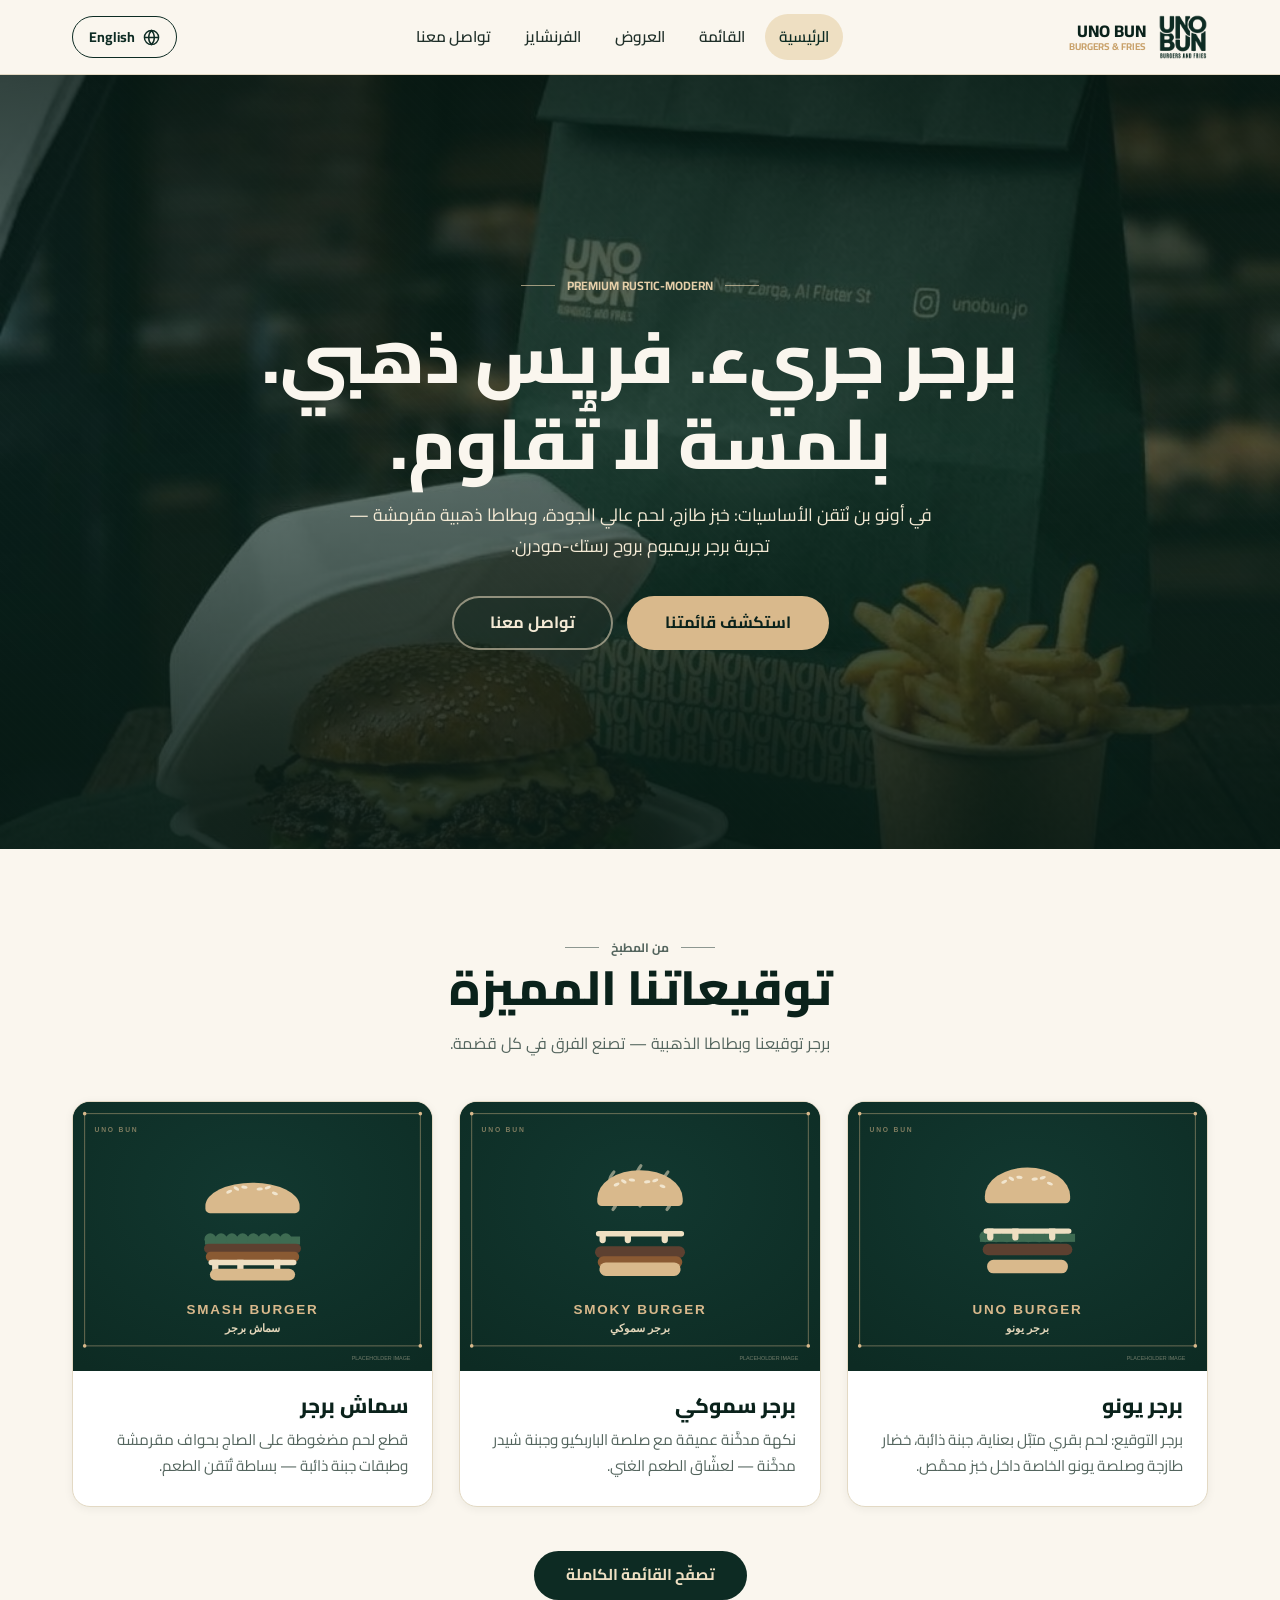
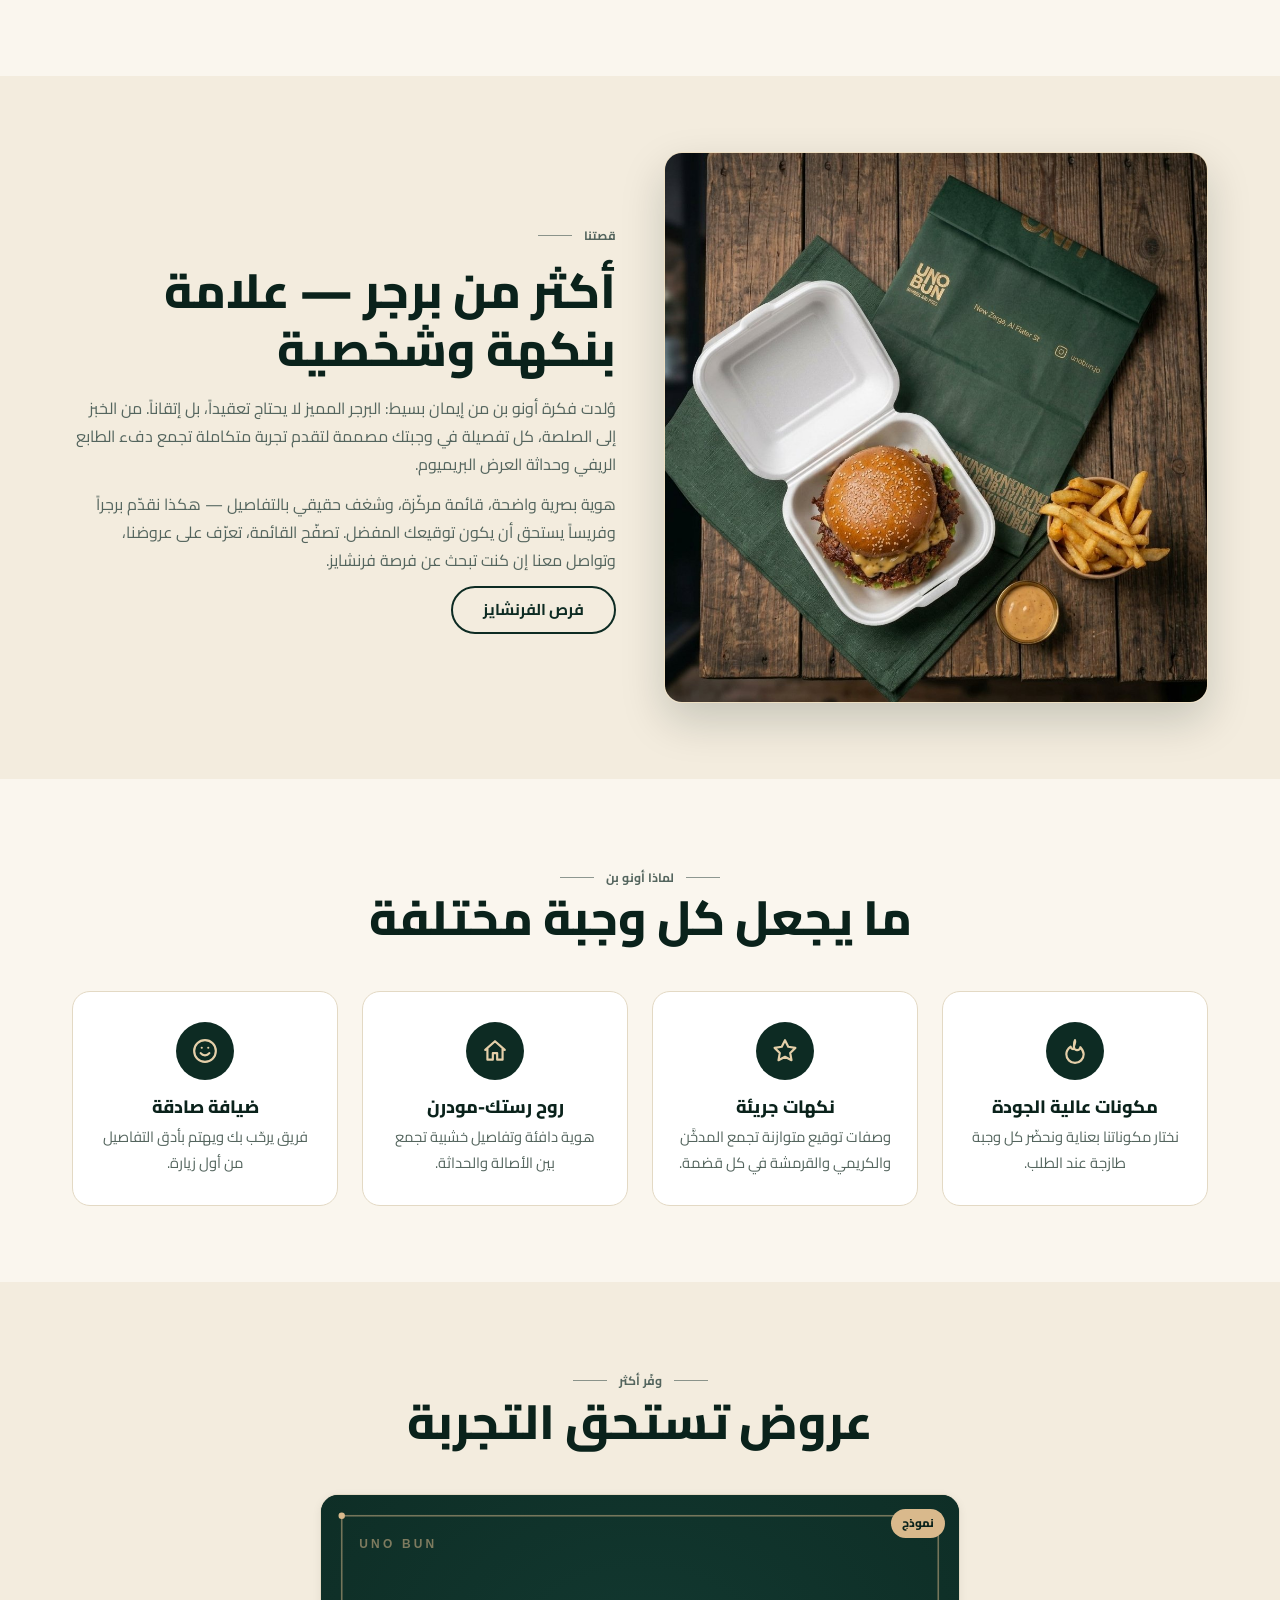
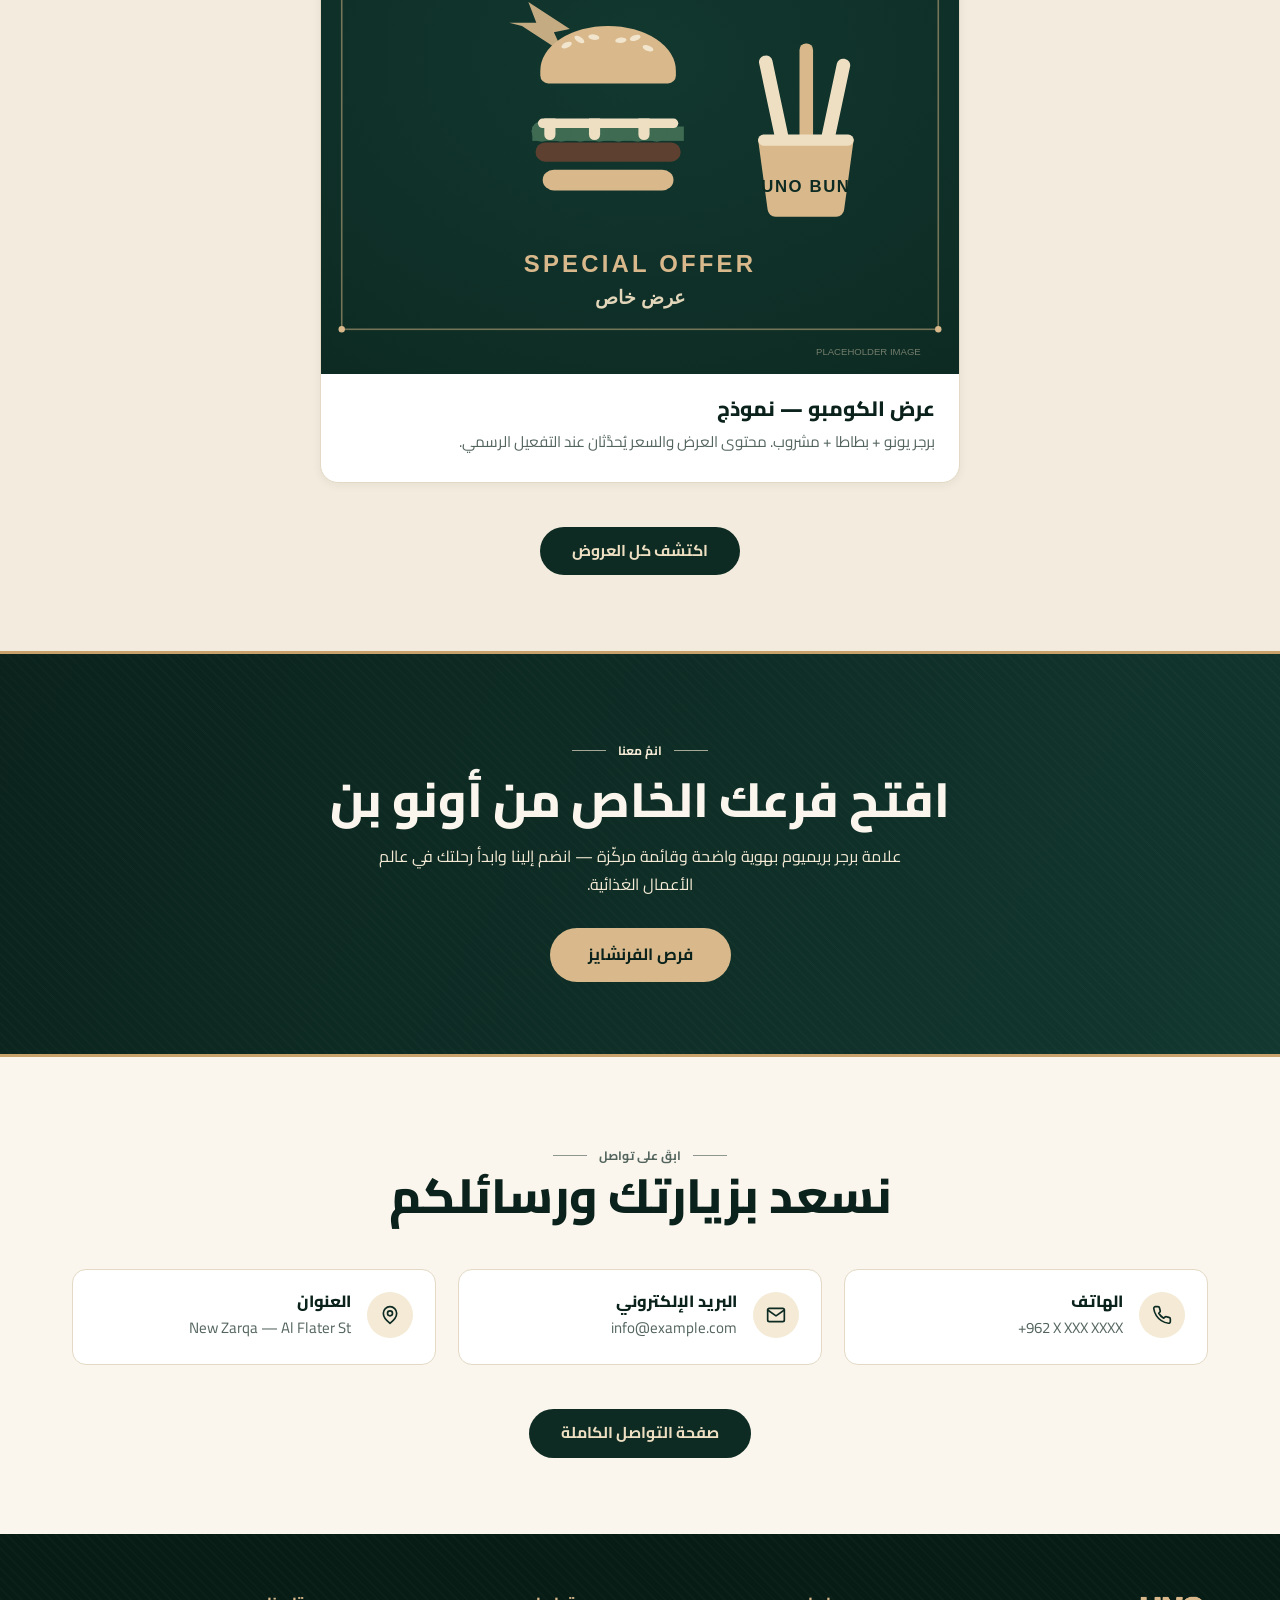
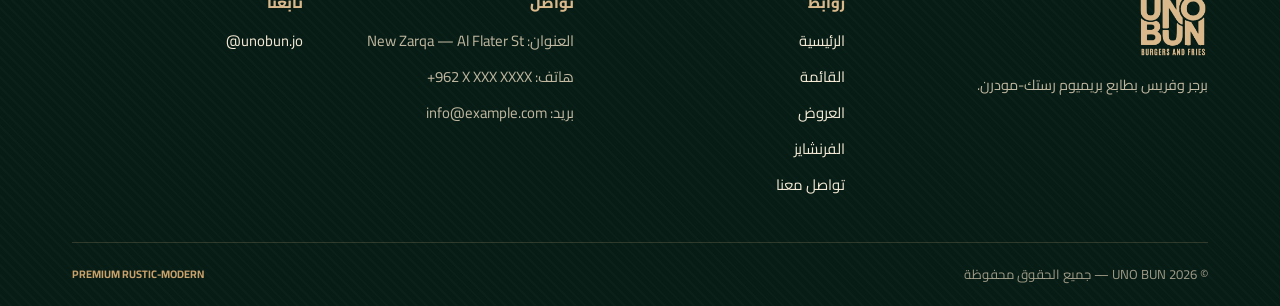
==== index.html @ 01c199fe "add files" ====
<!DOCTYPE html>
<html lang="ar" dir="rtl">
<head>
  <meta charset="utf-8">
  <meta name="viewport" content="width=device-width, initial-scale=1">
  <script>document.documentElement.classList.add("js");</script>
  <!-- TODO(owner): verify all business details before publishing. See docs/CONTENT-EDITING.md -->
  <title data-ar="UNO BUN | برجر وفريس بريميوم" data-en="UNO BUN | Premium Burgers &amp; Fries">UNO BUN | برجر وفريس بريميوم</title>
  <meta name="description" content="أونو بن — برجر وفريس بطابع بريميوم رستك-مودرن. استكشف القائمة والعروض وتواصل معنا."
        data-ar="أونو بن — برجر وفريس بطابع بريميوم رستك-مودرن. استكشف القائمة والعروض وتواصل معنا."
        data-en="UNO BUN — premium rustic-modern burgers and fries. Explore the menu, our offers and get in touch."
        data-attrs="content">
  <meta name="theme-color" content="#0D2B23">
  <link rel="canonical" href="https://uno-bun.vortishop.com/">
  <meta property="og:type" content="website">
  <meta property="og:site_name" content="UNO BUN">
  <meta property="og:locale" content="ar_JO">
  <meta property="og:locale:alternate" content="en_US">
  <meta property="og:title" content="UNO BUN | برجر وفريس بريميوم">
  <meta property="og:description" content="أونو بن — برجر وفريس بطابع بريميوم رستك-مودرن. استكشف القائمة والعروض وتواصل معنا.">
  <meta property="og:url" content="https://uno-bun.vortishop.com/">
  <meta property="og:image" content="https://uno-bun.vortishop.com/assets/images/og-image.jpg">
  <meta property="og:image:width" content="1200">
  <meta property="og:image:height" content="630">
  <meta property="og:image:alt" content="وجبة برجر أونو بن مع البطاطا والكيس ذي العلامة التجارية">
  <link rel="icon" type="image/png" sizes="32x32" href="assets/images/favicon-32.png">
  <link rel="icon" type="image/png" sizes="48x48" href="assets/images/favicon-48.png">
  <link rel="apple-touch-icon" href="assets/images/apple-touch-icon.png">
  <link rel="preconnect" href="https://fonts.googleapis.com">
  <link rel="preconnect" href="https://fonts.gstatic.com" crossorigin>
  <link href="https://fonts.googleapis.com/css2?family=Cairo:wght@400;600;700;800;900&amp;family=Oswald:wght@500;600;700&amp;display=swap" rel="stylesheet">
  <link rel="stylesheet" href="assets/css/style.css">
</head>
<body>
  <a class="skip-link" href="#main">
    <span class="lang-ar">تخطَّ إلى المحتوى</span><span class="lang-en">Skip to content</span>
  </a>

  <!-- ======================================================= HEADER -->
  <header class="site-header">
    <div class="container header-inner">
      <a class="brand" href="index.html" aria-label="UNO BUN — الصفحة الرئيسية | Home">
        <img src="assets/images/logo-forest.png" alt="شعار أونو بن | UNO BUN logo" width="50" height="46">
        <span class="brand-text">
          <span class="brand-name">UNO BUN</span>
          <span class="brand-tagline">Burgers &amp; Fries</span>
        </span>
      </a>

      <nav class="site-nav" id="site-nav" aria-label="التنقل الرئيسي | Main navigation">
        <ul>
          <li><a href="index.html" aria-current="page"><span class="lang-ar">الرئيسية</span><span class="lang-en">Home</span></a></li>
          <li><a href="menu.html"><span class="lang-ar">القائمة</span><span class="lang-en">Menu</span></a></li>
          <li><a href="offers.html"><span class="lang-ar">العروض</span><span class="lang-en">Offers</span></a></li>
          <li><a href="franchise.html"><span class="lang-ar">الفرنشايز</span><span class="lang-en">Franchise</span></a></li>
          <li><a href="contact.html"><span class="lang-ar">تواصل معنا</span><span class="lang-en">Contact</span></a></li>
        </ul>
      </nav>

      <div class="header-actions">
        <button class="lang-toggle" type="button" data-lang-toggle
                aria-label="تغيير اللغة | Switch language" title="English / العربية">
          <svg width="17" height="17" viewBox="0 0 24 24" fill="none" stroke="currentColor" stroke-width="2" aria-hidden="true">
            <circle cx="12" cy="12" r="10"/><path d="M2 12h20M12 2c2.7 2.7 4 6.2 4 10s-1.3 7.3-4 10c-2.7-2.7-4-6.2-4-10s1.3-7.3 4-10z"/>
          </svg>
          <!-- Shows the OTHER language name (pure CSS switch) -->
          <span class="lang-ar">English</span><span class="lang-en">العربية</span>
        </button>
        <button class="nav-toggle" id="nav-toggle" type="button" aria-expanded="false" aria-controls="site-nav">
          <span class="bars" aria-hidden="true"></span>
          <span class="visually-hidden"><span class="lang-ar">فتح القائمة</span><span class="lang-en">Open menu</span></span>
        </button>
      </div>
    </div>
  </header>

  <main id="main">
    <!-- ========================================================= HERO -->
    <section class="hero" aria-labelledby="hero-title">
      <img class="hero-bg" src="assets/images/hero-burger.jpg"
           alt="" aria-hidden="true" width="1024" height="1038" fetchpriority="high">
      <div class="container hero-inner">
        <p class="kicker">Premium Rustic-Modern</p>
        <h1 id="hero-title" class="hero-title">
          <span class="lang-ar">برجر جريء. فريس ذهبي. بلمسة لا تُقاوم.</span>
          <span class="lang-en">Bold Burgers. Golden Fries. Done Right.</span>
        </h1>
        <p class="hero-sub">
          <span class="lang-ar">في أونو بن نُتقن الأساسيات: خبز طازج، لحم عالي الجودة، وبطاطا ذهبية مقرمشة — تجربة برجر بريميوم بروح رستك-مودرن.</span>
          <span class="lang-en">At UNO BUN we perfect the essentials: fresh buns, quality beef and golden crispy fries — a premium burger experience with a rustic-modern soul.</span>
        </p>
        <div class="hero-actions">
          <a class="btn btn--sand btn--lg" href="menu.html">
            <span class="lang-ar">استكشف قائمتنا</span><span class="lang-en">Explore Our Menu</span>
          </a>
          <a class="btn btn--ghost-light btn--lg" href="contact.html">
            <span class="lang-ar">تواصل معنا</span><span class="lang-en">Contact Us</span>
          </a>
        </div>
      </div>
    </section>

    <!-- ============================================== FEATURED ITEMS -->
    <section class="section" aria-labelledby="featured-title">
      <div class="container">
        <div class="section-head reveal">
          <p class="kicker"><span class="lang-ar">من المطبخ</span><span class="lang-en">From The Kitchen</span></p>
          <h2 id="featured-title">
            <span class="lang-ar">توقيعاتنا المميزة</span>
            <span class="lang-en">Our Signature Picks</span>
          </h2>
          <p>
            <span class="lang-ar">برجر توقيعنا وبطاطا الذهبية — تصنع الفرق في كل قضمة.</span>
            <span class="lang-en">Signature burgers and golden fries — the difference is in every bite.</span>
          </p>
        </div>

        <div class="grid grid--3">
          <!-- NOTE: images are local placeholders. Replace with real product
               photos and add prices when officially approved. -->
          <article class="card reveal">
            <figure class="card-media">
              <img src="assets/images/uno-burger-placeholder.svg"
                   alt="صورة توضيحية لبرجر يونو | Illustration of the Uno Burger"
                   width="800" height="600" loading="lazy">
            </figure>
            <div class="card-body">
              <h3><span class="lang-ar">برجر يونو</span><span class="lang-en">Uno Burger</span></h3>
              <p>
                <span class="lang-ar">برجر التوقيع: لحم بقري متبَّل بعناية، جبنة ذائبة، خضار طازجة وصلصة يونو الخاصة داخل خبز محمَّص.</span>
                <span class="lang-en">The signature stack: seasoned beef, melted cheese, fresh toppings and our signature UNO sauce in a toasted bun.</span>
              </p>
              <!-- To publish a price (once officially supplied):
                   <p class="price" dir="ltr">3.50 JD</p> -->
            </div>
          </article>

          <article class="card reveal">
            <figure class="card-media">
              <img src="assets/images/smoky-burger-placeholder.svg"
                   alt="صورة توضيحية لبرجر سموكي | Illustration of the Smoky Burger"
                   width="800" height="600" loading="lazy">
            </figure>
            <div class="card-body">
              <h3><span class="lang-ar">برجر سموكي</span><span class="lang-en">Smoky Burger</span></h3>
              <p>
                <span class="lang-ar">نكهة مدخَّنة عميقة مع صلصة الباربكيو وجبنة شيدر مدخَّنة — لعشّاق الطعم الغني.</span>
                <span class="lang-en">Deep smoky flavor with BBQ sauce and smoked cheddar — built for rich-flavor lovers.</span>
              </p>
              <!-- <p class="price" dir="ltr">-- JD</p> -->
            </div>
          </article>

          <article class="card reveal">
            <figure class="card-media">
              <img src="assets/images/smash-burger-placeholder.svg"
                   alt="صورة توضيحية لسماش برجر | Illustration of the Smash Burger"
                   width="800" height="600" loading="lazy">
            </figure>
            <div class="card-body">
              <h3><span class="lang-ar">سماش برجر</span><span class="lang-en">Smash Burger</span></h3>
              <p>
                <span class="lang-ar">قطع لحم مضغوطة على الصاج بحواف مقرمشة وطبقات جبنة ذائبة — بساطة تُتقن الطعم.</span>
                <span class="lang-en">Thin smashed patties with crispy edges and layers of melted cheese — simplicity perfected.</span>
              </p>
              <!-- <p class="price" dir="ltr">-- JD</p> -->
            </div>
          </article>
        </div>

        <p class="center mt-4 reveal">
          <a class="btn btn--primary" href="menu.html">
            <span class="lang-ar">تصفّح القائمة الكاملة</span><span class="lang-en">View The Full Menu</span>
          </a>
        </p>
      </div>
    </section>

    <!-- ================================================ BRAND INTRO -->
    <section class="section section-alt" aria-labelledby="brand-title">
      <div class="container feature-row">
        <div class="feature-media reveal">
          <img src="assets/images/brand-packaging.jpg" width="1024" height="1038" loading="lazy"
               alt="وجبة أونو بن مع الكيس الورقي ذي العلامة التجارية على طاولة خشبية | UNO BUN meal with the branded paper bag on a wooden table">
        </div>
        <div class="feature-copy reveal">
          <p class="kicker kicker--start"><span class="lang-ar">قصتنا</span><span class="lang-en">Our Brand</span></p>
          <h2 id="brand-title">
            <span class="lang-ar">أكثر من برجر — علامة بنكهة وشخصية</span>
            <span class="lang-en">More Than a Burger — A Brand With Character</span>
          </h2>
          <p class="mt-2">
            <span class="lang-ar">وُلدت فكرة أونو بن من إيمان بسيط: البرجر المميز لا يحتاج تعقيداً، بل إتقاناً. من الخبز إلى الصلصة، كل تفصيلة في وجبتك مصممة لتقدم تجربة متكاملة تجمع دفء الطابع الريفي وحداثة العرض البريميوم.</span>
            <span class="lang-en">UNO BUN began with a simple belief: a great burger needs no complexity — only mastery. From the bun to the sauce, every detail of your meal is designed as one complete experience, blending rustic warmth with a premium, modern finish.</span>
          </p>
          <p>
            <span class="lang-ar">هوية بصرية واضحة، قائمة مركّزة، وشغف حقيقي بالتفاصيل — هكذا نقدّم برجراً وفريساً يستحق أن يكون توقيعك المفضل. تصفّح القائمة، تعرّف على عروضنا، وتواصل معنا إن كنت تبحث عن فرصة فرنشايز.</span>
            <span class="lang-en">A clear visual identity, a focused menu and a genuine passion for detail — that is how we serve burgers and fries worth calling your favorite. Browse the menu, discover our offers, or reach out about franchise opportunities.</span>
          </p>
          <p class="mt-3">
            <a class="btn btn--outline" href="franchise.html">
              <span class="lang-ar">فرص الفرنشايز</span><span class="lang-en">Franchise Opportunities</span>
            </a>
          </p>
        </div>
      </div>
    </section>
    <!-- ================================================== HIGHLIGHTS -->
    <section class="section" aria-labelledby="highlights-title">
      <div class="container">
        <div class="section-head reveal">
          <p class="kicker"><span class="lang-ar">لماذا أونو بن</span><span class="lang-en">Why UNO BUN</span></p>
          <h2 id="highlights-title">
            <span class="lang-ar">ما يجعل كل وجبة مختلفة</span>
            <span class="lang-en">What Makes Every Meal Different</span>
          </h2>
        </div>
        <div class="highlights">
          <article class="highlight reveal">
            <div class="highlight-icon" aria-hidden="true">
              <svg width="26" height="26" viewBox="0 0 24 24" fill="none" stroke="currentColor" stroke-width="2" stroke-linecap="round" stroke-linejoin="round"><path d="M12 2c1 3-1 4-1 6a3 3 0 0 0 6 .5C19 11 20 13 20 15a8 8 0 1 1-16 0c0-3 2-5.5 4-7 .5 2 2 2.6 3 2 .1-2.6-.6-5.5 1-8z"/></svg>
            </div>
            <h3><span class="lang-ar">مكونات عالية الجودة</span><span class="lang-en">Quality Ingredients</span></h3>
            <p>
              <span class="lang-ar">نختار مكوناتنا بعناية ونحضّر كل وجبة طازجة عند الطلب.</span>
              <span class="lang-en">Carefully selected ingredients, every meal prepared fresh to order.</span>
            </p>
          </article>
          <article class="highlight reveal">
            <div class="highlight-icon" aria-hidden="true">
              <svg width="26" height="26" viewBox="0 0 24 24" fill="none" stroke="currentColor" stroke-width="2" stroke-linecap="round" stroke-linejoin="round"><path d="M12 2l3 6.1 6.6 1-4.8 4.7 1.2 6.7L12 17.3 6 20.5l1.2-6.7L2.4 9.1l6.6-1z"/></svg>
            </div>
            <h3><span class="lang-ar">نكهات جريئة</span><span class="lang-en">Bold Flavors</span></h3>
            <p>
              <span class="lang-ar">وصفات توقيع متوازنة تجمع المدخَّن والكريمي والقرمشة في كل قضمة.</span>
              <span class="lang-en">Balanced signature recipes — smoky, creamy and crispy in every bite.</span>
            </p>
          </article>
          <article class="highlight reveal">
            <div class="highlight-icon" aria-hidden="true">
              <svg width="26" height="26" viewBox="0 0 24 24" fill="none" stroke="currentColor" stroke-width="2" stroke-linecap="round" stroke-linejoin="round"><path d="M3 11l9-8 9 8M5 10v10h5v-6h4v6h5V10"/></svg>
            </div>
            <h3><span class="lang-ar">روح رستك-مودرن</span><span class="lang-en">Rustic-Modern Spirit</span></h3>
            <p>
              <span class="lang-ar">هوية دافئة وتفاصيل خشبية تجمع بين الأصالة والحداثة.</span>
              <span class="lang-en">A warm identity and wooden details where authentic meets modern.</span>
            </p>
          </article>
          <article class="highlight reveal">
            <div class="highlight-icon" aria-hidden="true">
              <svg width="26" height="26" viewBox="0 0 24 24" fill="none" stroke="currentColor" stroke-width="2" stroke-linecap="round" stroke-linejoin="round"><circle cx="12" cy="12" r="10"/><path d="M8 14s1.5 2 4 2 4-2 4-2M9 9h.01M15 9h.01"/></svg>
            </div>
            <h3><span class="lang-ar">ضيافة صادقة</span><span class="lang-en">Warm Hospitality</span></h3>
            <p>
              <span class="lang-ar">فريق يرحّب بك ويهتم بأدق التفاصيل من أول زيارة.</span>
              <span class="lang-en">A team that welcomes you and cares about every detail from visit one.</span>
            </p>
          </article>
        </div>
      </div>
    </section>

    <!-- ============================================ FEATURED OFFER -->
    <!-- SAMPLE CONTENT — replace with real, approved promotions before
         publishing. See docs/CONTENT-EDITING.md -->
    <section class="section section-alt" aria-labelledby="offers-teaser-title">
      <div class="container">
        <div class="section-head reveal">
          <p class="kicker"><span class="lang-ar">وفّر أكثر</span><span class="lang-en">Save More</span></p>
          <h2 id="offers-teaser-title">
            <span class="lang-ar">عروض تستحق التجربة</span>
            <span class="lang-en">Offers Worth Trying</span>
          </h2>
        </div>
        <article class="card reveal" style="max-width:640px;margin-inline:auto;">
          <figure class="card-media">
            <img src="assets/images/offer-placeholder.svg"
                 alt="صورة توضيحية لعرض خاص | Illustration of a special offer"
                 width="800" height="600" loading="lazy">
            <span class="badge"><span class="lang-ar">نموذج</span><span class="lang-en">Sample</span></span>
          </figure>
          <div class="card-body">
            <h3><span class="lang-ar">عرض الكومبو — نموذج</span><span class="lang-en">Combo Meal Offer — Sample</span></h3>
            <p>
              <span class="lang-ar">برجر يونو + بطاطا + مشروب. محتوى العرض والسعر يُحدَّثان عند التفعيل الرسمي.</span>
              <span class="lang-en">Uno Burger + fries + a drink. Offer content and price will be updated upon official activation.</span>
            </p>
          </div>
        </article>
        <p class="center mt-4 reveal">
          <a class="btn btn--primary" href="offers.html">
            <span class="lang-ar">اكتشف كل العروض</span><span class="lang-en">Discover Our Offers</span>
          </a>
        </p>
      </div>
    </section>

    <!-- ============================================== FRANCHISE CTA -->
    <section class="cta-band" aria-labelledby="franchise-cta-title">
      <div class="container">
        <p class="kicker"><span class="lang-ar">انمُ معنا</span><span class="lang-en">Grow With Us</span></p>
        <h2 id="franchise-cta-title" class="mt-1">
          <span class="lang-ar">افتح فرعك الخاص من أونو بن</span>
          <span class="lang-en">Bring UNO BUN To Your City</span>
        </h2>
        <p>
          <span class="lang-ar">علامة برجر بريميوم بهوية واضحة وقائمة مركّزة — انضم إلينا وابدأ رحلتك في عالم الأعمال الغذائية.</span>
          <span class="lang-en">A premium burger brand with a clear identity and a focused menu — join us and start your food-business journey.</span>
        </p>
        <div class="hero-actions">
          <a class="btn btn--sand btn--lg" href="franchise.html">
            <span class="lang-ar">فرص الفرنشايز</span><span class="lang-en">Franchise Opportunities</span>
          </a>
        </div>
      </div>
    </section>

    <!-- ================================================ CONTACT -->
    <section class="section" aria-labelledby="contact-title">
      <div class="container">
        <div class="section-head reveal">
          <p class="kicker"><span class="lang-ar">ابقَ على تواصل</span><span class="lang-en">Stay In Touch</span></p>
          <h2 id="contact-title">
            <span class="lang-ar">نسعد بزيارتك ورسائلكم</span>
            <span class="lang-en">We Would Love To Hear From You</span>
          </h2>
        </div>
        <div class="info-grid">
          <!-- TODO(owner): replace ALL placeholder contact details with the
               official information before publishing (see docs). -->
          <div class="info-card reveal">
            <div class="info-icon" aria-hidden="true">
              <svg width="20" height="20" viewBox="0 0 24 24" fill="none" stroke="currentColor" stroke-width="2" stroke-linecap="round" stroke-linejoin="round"><path d="M22 16.9v3a2 2 0 0 1-2.2 2 19.8 19.8 0 0 1-8.6-3.1 19.5 19.5 0 0 1-6-6A19.8 19.8 0 0 1 2.1 4.2 2 2 0 0 1 4.1 2h3a2 2 0 0 1 2 1.7c.13 1 .36 1.9.7 2.8a2 2 0 0 1-.45 2.1L8.1 9.9a16 16 0 0 0 6 6l1.3-1.3a2 2 0 0 1 2.1-.45c.9.34 1.8.57 2.8.7A2 2 0 0 1 22 16.9z"/></svg>
            </div>
            <div>
              <h3><span class="lang-ar">الهاتف</span><span class="lang-en">Phone</span></h3>
              <!-- Replace with the official number, then wrap it in:
                   <a href="tel:+962XXXXXXXXX" dir="ltr">...</a> -->
              <p dir="ltr">+962 X XXX XXXX</p>
            </div>
          </div>
          <div class="info-card reveal">
            <div class="info-icon" aria-hidden="true">
              <svg width="20" height="20" viewBox="0 0 24 24" fill="none" stroke="currentColor" stroke-width="2" stroke-linecap="round" stroke-linejoin="round"><path d="M4 4h16a2 2 0 0 1 2 2v12a2 2 0 0 1-2 2H4a2 2 0 0 1-2-2V6a2 2 0 0 1 2-2z"/><path d="M22 6l-10 7L2 6"/></svg>
            </div>
            <div>
              <h3><span class="lang-ar">البريد الإلكتروني</span><span class="lang-en">Email</span></h3>
              <!-- Replace with the official email address -->
              <p dir="ltr">info@example.com</p>
            </div>
          </div>
          <div class="info-card reveal">
            <div class="info-icon" aria-hidden="true">
              <svg width="20" height="20" viewBox="0 0 24 24" fill="none" stroke="currentColor" stroke-width="2" stroke-linecap="round" stroke-linejoin="round"><path d="M20 10c0 6-8 12-8 12S4 16 4 10a8 8 0 1 1 16 0z"/><circle cx="12" cy="10" r="3"/></svg>
            </div>
            <div>
              <h3><span class="lang-ar">العنوان</span><span class="lang-en">Address</span></h3>
              <!-- Pre-filled from brand packaging artwork — VERIFY before publishing -->
              <p dir="ltr">New Zarqa — Al Flater St</p>
            </div>
          </div>
        </div>
        <p class="center mt-4 reveal">
          <a class="btn btn--primary" href="contact.html">
            <span class="lang-ar">صفحة التواصل الكاملة</span><span class="lang-en">Full Contact Page</span>
          </a>
        </p>
      </div>
    </section>
</main>

  <!-- ========================================================= FOOTER -->
  <footer class="site-footer">
    <div class="container">
      <div class="footer-grid">
        <div class="footer-brand">
          <img src="assets/images/logo-sand.png" alt="شعار أونو بن | UNO BUN logo" width="70" height="64" loading="lazy">
          <p>
            <span class="lang-ar">برجر وفريس بطابع بريميوم رستك-مودرن.</span>
            <span class="lang-en">Premium rustic-modern burgers &amp; fries.</span>
          </p>
        </div>
        <nav class="footer-col" aria-label="روابط الموقع | Site links">
          <h3><span class="lang-ar">روابط</span><span class="lang-en">Explore</span></h3>
          <ul>
            <li><a href="index.html"><span class="lang-ar">الرئيسية</span><span class="lang-en">Home</span></a></li>
            <li><a href="menu.html"><span class="lang-ar">القائمة</span><span class="lang-en">Menu</span></a></li>
            <li><a href="offers.html"><span class="lang-ar">العروض</span><span class="lang-en">Offers</span></a></li>
            <li><a href="franchise.html"><span class="lang-ar">الفرنشايز</span><span class="lang-en">Franchise</span></a></li>
            <li><a href="contact.html"><span class="lang-ar">تواصل معنا</span><span class="lang-en">Contact</span></a></li>
          </ul>
        </nav>
        <div class="footer-col">
          <h3><span class="lang-ar">تواصل</span><span class="lang-en">Contact</span></h3>
          <ul>
            <li><span class="lang-ar">العنوان:</span><span class="lang-en">Address:</span> <span dir="ltr">New Zarqa — Al Flater St</span></li>
            <li><span class="lang-ar">هاتف:</span><span class="lang-en">Phone:</span> <span dir="ltr">+962 X XXX XXXX</span></li>
            <li><span class="lang-ar">بريد:</span><span class="lang-en">Email:</span> <span dir="ltr">info@example.com</span></li>
          </ul>
        </div>
        <div class="footer-col">
          <h3><span class="lang-ar">تابعنا</span><span class="lang-en">Follow</span></h3>
          <ul>
            <!-- TODO(owner): verify the official account + add other platforms -->
            <li><a href="https://www.instagram.com/unobun.jo" target="_blank" rel="noopener" dir="ltr">@unobun.jo</a></li>
            <!-- Add official Facebook / TikTok links here when available:
            <li><a href="https://..." target="_blank" rel="noopener">Facebook</a></li>
            -->
          </ul>
        </div>
      </div>
      <div class="footer-bottom">
        <p>© <span data-year="2026">2026</span> UNO BUN — <span class="lang-ar">جميع الحقوق محفوظة</span><span class="lang-en">All rights reserved</span></p>
        <p class="kicker-mini">Premium Rustic-Modern</p>
      </div>
    </div>
  </footer>

  <script src="assets/js/i18n.js"></script>
  <script src="assets/js/common.js"></script>
</body>
</html>
---- assets/css/style.css ----
/* ==========================================================================
   UNO BUN — Burgers and Fries
   style.css — shared design system
   Brand: Premium Rustic-Modern (per UNOBUN Brand Guidelines 2026)
   Palette: deep forest green + sand gold on warm cream
   RTL/LTR handled with CSS logical properties (html[lang] / [dir])
   ========================================================================== */

/* ------------------------------------------------------------ 1. Tokens -- */
:root {
  /* Brand colors (sampled from Brand Guidelines cover + logo files) */
  --forest-950: #081C16;
  --forest-900: #0A221B;
  --forest-800: #0D2B23;   /* primary brand green   */
  --forest-700: #123830;
  --forest-600: #1A4A3C;
  --forest-100: #DCE7E0;

  --sand-500: #C9A26B;     /* deep sand — borders on light */
  --sand-400: #D9B98C;     /* primary brand gold           */
  --sand-300: #E5CFA9;
  --sand-200: #EEDFC2;
  --sand-100: #F4EAD5;

  --cream:  #FAF6EE;       /* page background  */
  --cream-2:#F3ECDE;       /* alt section band */

  --ink:      #20302A;     /* body text on light */
  --ink-soft: #54655E;     /* muted text         */
  --line:     #E3D9C4;     /* hairlines on light */

  --white: #FFFFFF;
  --error: #A63B2A;
  --ok:    #2E6B4F;

  --focus-ring: var(--forest-600);

  /* Typography */
  --font-body: "Cairo", "Segoe UI", Tahoma, Arial, sans-serif;
  --font-display-en: "Oswald", "Cairo", "Segoe UI", Tahoma, Arial, sans-serif;

  /* Layout */
  --container: 1180px;
  --header-h: 74px;
  --radius-s: 10px;
  --radius-m: 14px;
  --radius-l: 18px;
  --shadow-s: 0 2px 10px rgba(8, 28, 22, .06);
  --shadow-m: 0 10px 30px rgba(8, 28, 22, .12);
  --shadow-l: 0 18px 44px rgba(8, 28, 22, .18);

  --grain: repeating-linear-gradient(45deg,
      rgba(255, 255, 255, .014) 0 2px, transparent 2px 7px);
}

/* ------------------------------------------------------------- 2. Reset -- */
*, *::before, *::after { box-sizing: border-box; }

* { margin: 0; }

html {
  -webkit-text-size-adjust: 100%;
  scroll-behavior: smooth;
  scroll-padding-block-start: calc(var(--header-h) + 16px);
}

body {
  font-family: var(--font-body);
  font-size: 1rem;
  line-height: 1.75;
  color: var(--ink);
  background: var(--cream);
  -webkit-font-smoothing: antialiased;
  min-height: 100vh;
  min-height: 100svh;
  display: flex;
  flex-direction: column;
}

main { flex: 1 0 auto; }

img, svg, video { display: block; max-width: 100%; height: auto; }

input, button, textarea, select { font: inherit; color: inherit; }

button { cursor: pointer; background: none; border: none; }

a { color: var(--forest-600); text-underline-offset: 3px; }
a:hover { color: var(--forest-800); }

h1, h2, h3, h4 {
  line-height: 1.22;
  color: var(--forest-900);
  font-weight: 800;
  overflow-wrap: break-word;
}

h1, h2 { font-size: clamp(1.9rem, 4.4vw, 3rem); }
h3 { font-size: 1.3rem; }

/* English display headings use the condensed brand voice */
html[lang="en"] h1,
html[lang="en"] h2 {
  font-family: var(--font-display-en);
  font-weight: 600;
  letter-spacing: .015em;
  text-transform: uppercase;
}

/* Arabic script must never be letter-spaced */
html[lang="ar"] { letter-spacing: 0; }
html[lang="ar"] :is(h1, h2, h3, h4, .kicker, .btn, .tab, .brand-tagline) {
  letter-spacing: 0;
}

::selection { background: var(--sand-300); color: var(--forest-900); }

/* --------------------------------------------------- 3. Language toggle -- */
/* Arabic is the default (html lang="ar"). English content is hidden in AR. */
html[lang="ar"] .lang-en { display: none; }
html[lang="en"] .lang-ar { display: none; }

/* --------------------------------------------------------- 4. Utilities -- */
.container {
  width: 100%;
  max-width: var(--container);
  margin-inline: auto;
  padding-inline: 22px;
}

.section { padding-block: 76px; }
.section-tight { padding-block: 52px; }
.section-alt { background: var(--cream-2); }

.section-head {
  max-width: 720px;
  margin-inline: auto;
  text-align: center;
  margin-block-end: 44px;
}
.section-head p { color: var(--ink-soft); margin-block-start: 12px; }

.kicker {
  display: inline-flex;
  align-items: center;
  gap: 12px;
  font-size: .76rem;
  font-weight: 700;
  letter-spacing: .18em;
  text-transform: uppercase;
  color: var(--sand-500);
}
.kicker::before, .kicker::after {
  content: "";
  inline-size: 34px;
  block-size: 1px;
  background: currentColor;
  opacity: .65;
}
.kicker--start::before { display: none; }
.kicker--plain::before, .kicker--plain::after { display: none; }

.lead { font-size: 1.08rem; color: var(--ink-soft); }

.center { text-align: center; }
.mt-1 { margin-block-start: 8px; }
.mt-2 { margin-block-start: 16px; }
.mt-3 { margin-block-start: 28px; }
.mt-4 { margin-block-start: 44px; }

.visually-hidden {
  position: absolute !important;
  width: 1px; height: 1px;
  margin: -1px; padding: 0;
  overflow: hidden;
  clip: rect(0 0 0 0);
  white-space: nowrap;
  border: 0;
}

.skip-link {
  position: absolute;
  inset-block-start: -60px;
  inset-inline-start: 12px;
  z-index: 200;
  background: var(--forest-800);
  color: var(--sand-200);
  padding: 10px 18px;
  border-radius: 0 0 var(--radius-s) var(--radius-s);
  font-weight: 700;
  transition: inset-block-start .2s ease;
}
.skip-link:focus { inset-block-start: 0; color: var(--sand-200); }

:focus-visible {
  outline: 3px solid var(--focus-ring);
  outline-offset: 2px;
  border-radius: 4px;
}
.hero :focus-visible,
.band :focus-visible,
.site-footer :focus-visible,
.cta-band :focus-visible {
  --focus-ring: var(--sand-300);
}

/* ------------------------------------------------------------ 5. Buttons -- */
.btn {
  display: inline-flex;
  align-items: center;
  justify-content: center;
  gap: 10px;
  padding: 13px 30px;
  border-radius: 999px;
  font-weight: 700;
  font-size: .98rem;
  line-height: 1.2;
  text-decoration: none;
  border: 2px solid transparent;
  transition: transform .18s ease, box-shadow .18s ease,
              background-color .18s ease, color .18s ease;
}
.btn:hover { transform: translateY(-2px); }
.btn:active { transform: translateY(0); }
.btn svg { flex: none; }

.btn--primary { background: var(--forest-800); color: var(--sand-200); }
.btn--primary:hover { background: var(--forest-600); color: var(--sand-100); box-shadow: var(--shadow-m); }

.btn--sand { background: var(--sand-400); color: var(--forest-900); }
.btn--sand:hover { background: var(--sand-300); box-shadow: var(--shadow-m); }

.btn--outline { border-color: var(--forest-800); color: var(--forest-800); background: transparent; }
.btn--outline:hover { background: var(--forest-800); color: var(--sand-200); }

.btn--ghost-light { border-color: rgba(238, 223, 194, .55); color: var(--sand-100); background: rgba(13, 43, 35, .25); }
.btn--ghost-light:hover { background: var(--sand-400); border-color: var(--sand-400); color: var(--forest-900); }

.btn--lg { padding: 15px 36px; font-size: 1.02rem; }

/* ------------------------------------------------------- 6. Site header -- */
.site-header {
  position: sticky;
  inset-block-start: 0;
  z-index: 100;
  /* NOTE: no backdrop-filter here — it would turn the header into the
     containing block for the fixed-position mobile nav panel and clip it. */
  background: rgba(250, 246, 238, .97);
  border-block-end: 1px solid var(--line);
  transition: box-shadow .25s ease;
}
.site-header.is-scrolled { box-shadow: var(--shadow-s); }

.header-inner {
  display: flex;
  align-items: center;
  justify-content: space-between;
  gap: 18px;
  min-block-size: var(--header-h);
}

.brand {
  display: inline-flex;
  align-items: center;
  gap: 12px;
  text-decoration: none;
}
.brand img { block-size: 46px; inline-size: auto; }
.brand-text { display: flex; flex-direction: column; line-height: 1.15; }
.brand-name {
  font-weight: 800;
  font-size: 1.05rem;
  color: var(--forest-900);
}
.brand-tagline {
  font-size: .62rem;
  letter-spacing: .22em;
  text-transform: uppercase;
  color: var(--sand-500);
  font-weight: 700;
}

.site-nav ul {
  list-style: none;
  margin: 0;
  padding: 0;
  display: flex;
  align-items: center;
  gap: 6px;
}
.site-nav a {
  display: block;
  padding: 10px 14px;
  text-decoration: none;
  font-weight: 600;
  font-size: .96rem;
  color: var(--ink);
  border-radius: 999px;
  transition: background-color .16s ease, color .16s ease;
}
.site-nav a:hover { background: var(--sand-100); color: var(--forest-900); }
.site-nav a[aria-current="page"] {
  color: var(--forest-800);
  background: var(--sand-200);
}

.header-actions { display: flex; align-items: center; gap: 12px; }

.lang-toggle {
  display: inline-flex;
  align-items: center;
  gap: 8px;
  padding: 8px 16px;
  border: 1.5px solid var(--forest-800);
  border-radius: 999px;
  font-weight: 700;
  font-size: .88rem;
  color: var(--forest-800);
  background: transparent;
  transition: background-color .16s ease, color .16s ease;
}
.lang-toggle:hover { background: var(--forest-800); color: var(--sand-200); }
.lang-toggle svg { flex: none; }

/* Hamburger (shown under 920px) */
.nav-toggle {
  display: none;
  inline-size: 46px;
  block-size: 46px;
  border-radius: 12px;
  position: relative;
}
.nav-toggle .bars, .nav-toggle .bars::before, .nav-toggle .bars::after {
  content: "";
  position: absolute;
  inset-inline-start: 50%;
  translate: -50% 0;
  inline-size: 22px;
  block-size: 2px;
  border-radius: 2px;
  background: var(--forest-900);
  transition: transform .22s ease, opacity .22s ease, translate .22s ease;
}
.nav-toggle .bars { top: 50%; translate: -50% -50%; }
.nav-toggle .bars::before { top: -7px; translate: -50% 0; }
.nav-toggle .bars::after { top: 7px; translate: -50% 0; }
.nav-toggle[aria-expanded="true"] .bars { background: transparent; }
.nav-toggle[aria-expanded="true"] .bars::before { top: 0; transform: rotate(45deg); }
.nav-toggle[aria-expanded="true"] .bars::after { top: 0; transform: rotate(-45deg); }

/* ------------------------------------------------------------- 7. Hero --- */
.hero {
  position: relative;
  isolation: isolate;
  display: grid;
  align-items: center;
  text-align: center;
  color: var(--sand-100);
  min-block-size: min(86svh, 780px);
  padding-block: 96px 104px;
  overflow: hidden;
}
.hero-bg {
  position: absolute;
  inset: 0;
  z-index: -2;
  inline-size: 100%;
  block-size: 100%;
  object-fit: cover;
  object-position: center;
}
.hero::after {
  content: "";
  position: absolute;
  inset: 0;
  z-index: -1;
  background:
    linear-gradient(180deg,
      rgba(8, 28, 22, .82) 0%,
      rgba(13, 43, 35, .62) 46%,
      rgba(8, 28, 22, .9) 100%),
    var(--grain);
}
.hero-inner { max-width: 860px; margin-inline: auto; }
.hero .kicker { color: var(--sand-300); }
.hero-title {
  color: var(--cream);
  font-size: clamp(2.5rem, 6.4vw, 4.4rem);
  margin-block: 18px 14px;
}
.hero-sub {
  font-size: 1.1rem;
  color: var(--sand-100);
  max-width: 60ch;
  margin-inline: auto;
}
.hero-actions {
  display: flex;
  flex-wrap: wrap;
  gap: 14px;
  justify-content: center;
  margin-block-start: 34px;
}
.hero-note {
  margin-block-start: 26px;
  font-size: .85rem;
  color: rgba(238, 223, 194, .75);
}
/* -------------------------------------------------------- 8. Page band --- */
.band {
  position: relative;
  isolation: isolate;
  background:
    var(--grain),
    linear-gradient(180deg, var(--forest-800), var(--forest-900));
  color: var(--sand-100);
  text-align: center;
  padding-block: 66px 60px;
}
.band::after {
  content: "";
  position: absolute;
  inset-inline: 0;
  inset-block-end: 0;
  block-size: 3px;
  background: linear-gradient(90deg, transparent, var(--sand-400), transparent);
  opacity: .8;
}
.band .kicker { color: var(--sand-300); }
.band h1 {
  color: var(--cream);
  margin-block-start: 14px;
  font-size: clamp(2.1rem, 5vw, 3.3rem);
}
.band p { max-width: 62ch; margin: 14px auto 0; color: var(--sand-100); }

/* --------------------------------------------------------- 9. Card grid -- */
.grid { display: grid; gap: 26px; }
.grid--3 { grid-template-columns: repeat(auto-fill, minmax(272px, 1fr)); }
.grid--2 { grid-template-columns: repeat(auto-fit, minmax(320px, 1fr)); align-items: center; }

.card {
  position: relative;
  background: var(--white);
  border: 1px solid var(--line);
  border-radius: var(--radius-l);
  overflow: hidden;
  box-shadow: var(--shadow-s);
  transition: transform .22s ease, box-shadow .22s ease;
  display: flex;
  flex-direction: column;
  height: 100%;
}
.card:hover { transform: translateY(-5px); box-shadow: var(--shadow-m); }

.card-media {
  position: relative;
  aspect-ratio: 4 / 3;
  overflow: hidden;
  background: var(--forest-800);
}
.card-media img {
  inline-size: 100%;
  block-size: 100%;
  object-fit: cover;
  transition: transform .5s ease;
}
.card:hover .card-media img { transform: scale(1.04); }

.card-body {
  padding: 22px 24px 26px;
  display: flex;
  flex-direction: column;
  gap: 8px;
  flex: 1;
}
.card-body h3 { color: var(--forest-900); }
.card-body p { color: var(--ink-soft); font-size: .95rem; }
.card-body .btn { margin-block-start: auto; align-self: start; }

.price {
  font-weight: 800;
  color: var(--forest-800);
  font-size: 1.05rem;
  margin-block-start: 2px;
}
.price[data-placeholder="true"] {
  border-block-end: 1px dashed var(--sand-500);
  cursor: help;
}

.badge {
  position: absolute;
  inset-block-start: 14px;
  inset-inline-start: 14px;
  z-index: 2;
  display: inline-block;
  background: var(--sand-400);
  color: var(--forest-900);
  font-size: .72rem;
  font-weight: 800;
  padding: .38em .95em;
  border-radius: 999px;
}
html[lang="en"] .badge { text-transform: uppercase; letter-spacing: .07em; }

/* -------------------------------------------------------- 10. Notice ----- */
.notice {
  display: flex;
  gap: 14px;
  align-items: flex-start;
  background: var(--sand-100);
  border: 1px solid var(--sand-300);
  border-radius: var(--radius-m);
  padding: 18px 20px;
  font-size: .95rem;
}
.notice svg { flex: none; margin-block-start: 2px; color: var(--sand-500); }
.notice p + p { margin-block-start: 6px; }
.notice .lang-ar, .notice .lang-en { display: block; }
html[lang="ar"] .notice .lang-en { display: none; }
html[lang="en"] .notice .lang-ar { display: none; }

/* --------------------------------------------------- 11. Feature blocks -- */
.feature-row { display: grid; grid-template-columns: 1fr 1fr; gap: 48px; align-items: center; }
.feature-media {
  border-radius: var(--radius-l);
  overflow: hidden;
  box-shadow: var(--shadow-l);
  border: 1px solid var(--sand-200);
}
.feature-media img { inline-size: 100%; block-size: auto; }
.feature-copy .kicker { margin-block-end: 14px; }
.feature-copy p + p { margin-block-start: 12px; }
.feature-copy p { color: var(--ink-soft); }

.highlights { display: grid; grid-template-columns: repeat(auto-fit, minmax(230px, 1fr)); gap: 24px; }
.highlight {
  background: var(--white);
  border: 1px solid var(--line);
  border-radius: var(--radius-l);
  padding: 30px 26px;
  text-align: center;
  transition: transform .2s ease, box-shadow .2s ease;
}
.highlight:hover { transform: translateY(-4px); box-shadow: var(--shadow-m); }
.highlight-icon {
  inline-size: 58px;
  block-size: 58px;
  margin-inline: auto;
  margin-block-end: 16px;
  border-radius: 50%;
  background: var(--forest-800);
  color: var(--sand-300);
  display: grid;
  place-items: center;
}
.highlight h3 { font-size: 1.12rem; margin-block-end: 6px; }
.highlight p { font-size: .92rem; color: var(--ink-soft); }

/* ------------------------------------------------------- 12. CTA band ---- */
.cta-band {
  position: relative;
  isolation: isolate;
  background:
    var(--grain),
    linear-gradient(120deg, var(--forest-900), var(--forest-700));
  color: var(--sand-100);
  text-align: center;
  padding-block: 72px;
  border-block: 3px solid var(--sand-500);
}
.cta-band h2 { color: var(--cream); }
.cta-band p { max-width: 58ch; margin: 14px auto 0; color: var(--sand-100); }
.cta-band .hero-actions { margin-block-start: 30px; }

/* ------------------------------------------------------- 13. Menu tabs --- */
.tabs {
  display: flex;
  flex-wrap: wrap;
  justify-content: center;
  gap: 12px;
  margin-block-end: 42px;
}
.tab {
  padding: 10px 26px;
  border-radius: 999px;
  border: 1.5px solid var(--line);
  background: var(--white);
  font-weight: 700;
  font-size: .95rem;
  color: var(--ink);
  text-decoration: none;
  transition: background-color .16s ease, color .16s ease, border-color .16s ease;
}
.tab:hover { border-color: var(--sand-500); background: var(--sand-100); }
.tab[aria-pressed="true"] {
  background: var(--forest-800);
  border-color: var(--forest-800);
  color: var(--sand-200);
}

.menu-note {
  margin-block-start: 40px;
  text-align: center;
  color: var(--ink-soft);
  font-size: .9rem;
}

/* ---------------------------------------------------- 14. Steps timeline - */
.steps {
  list-style: none;
  margin: 0;
  padding: 0;
  display: grid;
  gap: 20px;
  max-width: 760px;
  margin-inline: auto;
}
.step {
  display: flex;
  gap: 18px;
  align-items: flex-start;
  background: var(--white);
  border: 1px solid var(--line);
  border-radius: var(--radius-m);
  padding: 20px 22px;
}
.step-num {
  flex: none;
  inline-size: 46px;
  block-size: 46px;
  border-radius: 50%;
  background: var(--forest-800);
  color: var(--sand-300);
  display: grid;
  place-items: center;
  font-weight: 800;
  font-size: 1.05rem;
  font-family: var(--font-display-en);
}
.step h3 { font-size: 1.08rem; margin-block-end: 4px; }
.step p { color: var(--ink-soft); font-size: .93rem; }

/* ---------------------------------------------------------- 15. FAQ ------ */
.faq { max-width: 780px; margin-inline: auto; display: grid; gap: 14px; }
.faq details {
  background: var(--white);
  border: 1px solid var(--line);
  border-radius: var(--radius-m);
  overflow: hidden;
}
.faq summary {
  cursor: pointer;
  list-style: none;
  padding: 18px 22px;
  font-weight: 700;
  color: var(--forest-900);
  display: flex;
  justify-content: space-between;
  align-items: center;
  gap: 14px;
}
.faq summary::-webkit-details-marker { display: none; }
.faq summary::after {
  content: "+";
  flex: none;
  font-size: 1.5rem;
  line-height: 1;
  color: var(--sand-500);
  font-family: var(--font-display-en);
  transition: transform .2s ease;
}
.faq details[open] summary::after { transform: rotate(45deg); }
.faq details[open] summary { border-block-end: 1px solid var(--line); }
.faq .faq-a { padding: 16px 22px 20px; color: var(--ink-soft); }

/* ---------------------------------------------------------- 16. Forms ---- */
.form-grid { display: grid; grid-template-columns: 1fr 1fr; gap: 0 20px; }
.field { margin-block-end: 20px; }
.field--full { grid-column: 1 / -1; }
.field label {
  display: block;
  font-weight: 700;
  font-size: .93rem;
  margin-block-end: 8px;
  color: var(--forest-900);
}
.field .req { color: var(--error); }
.field input,
.field select,
.field textarea {
  inline-size: 100%;
  padding: 12px 15px;
  border: 1.5px solid var(--line);
  border-radius: var(--radius-s);
  background: var(--white);
  transition: border-color .16s ease;
}
.field textarea { min-block-size: 130px; resize: vertical; }
.field input:focus, .field select:focus, .field textarea:focus {
  border-color: var(--forest-600);
  outline: 3px solid rgba(26, 74, 60, .16);
  outline-offset: 1px;
}
.field input[aria-invalid="true"],
.field select[aria-invalid="true"],
.field textarea[aria-invalid="true"] { border-color: var(--error); }

.field-error {
  display: block;
  color: var(--error);
  font-size: .84rem;
  font-weight: 600;
  margin-block-start: 6px;
}
.field-error:empty { display: none; }

.form-hint { font-size: .86rem; color: var(--ink-soft); margin-block: 4px 18px; }

.form-status {
  border-radius: var(--radius-m);
  border: 1px solid;
  padding: 16px 18px;
  margin-block-start: 20px;
  font-size: .94rem;
}
.form-status[hidden] { display: none; }
.form-status.info { background: #EEF4F0; border-color: #BFd4C8; }
.form-status.warn { background: var(--sand-100); border-color: var(--sand-300); }
.form-status p + p { margin-block-start: 8px; }
.form-status .lang-ar, .form-status .lang-en { display: block; }
html[lang="ar"] .form-status .lang-en { display: none; }
html[lang="en"] .form-status .lang-ar { display: none; }

/* ------------------------------------------------- 17. Contact info cards */
.info-grid {
  display: grid;
  grid-template-columns: repeat(auto-fit, minmax(250px, 1fr));
  gap: 22px;
}
.info-card {
  display: flex;
  gap: 16px;
  align-items: flex-start;
  background: var(--white);
  border: 1px solid var(--line);
  border-radius: var(--radius-m);
  padding: 22px;
}
.info-card .info-icon {
  flex: none;
  inline-size: 46px;
  block-size: 46px;
  border-radius: 50%;
  background: var(--sand-100);
  color: var(--forest-800);
  display: grid;
  place-items: center;
}
.info-card h3 { font-size: 1.02rem; margin-block-end: 4px; }
.info-card p, .info-card a { font-size: .94rem; color: var(--ink-soft); }
.info-card a { text-decoration: none; font-weight: 600; }
.info-card a:hover { color: var(--forest-600); text-decoration: underline; }

.social-row { display: flex; flex-wrap: wrap; gap: 12px; margin-block-start: 18px; }
.social-link {
  display: inline-flex;
  align-items: center;
  gap: 8px;
  padding: 9px 18px;
  border-radius: 999px;
  border: 1.5px solid var(--line);
  background: var(--white);
  font-weight: 700;
  font-size: .9rem;
  color: var(--forest-800);
  text-decoration: none;
  transition: background-color .16s ease, border-color .16s ease;
}
.social-link:hover { background: var(--sand-100); border-color: var(--sand-500); }

/* --------------------------------------------------------- 18. Footer ---- */
.site-footer {
  background:
    var(--grain),
    var(--forest-950);
  color: var(--sand-100);
  padding-block: 60px 0;
  margin-block-start: 0;
}
.footer-grid {
  display: grid;
  grid-template-columns: 1.4fr 1fr 1fr 1fr;
  gap: 40px;
  padding-block-end: 44px;
}
.footer-brand img { block-size: 64px; inline-size: auto; margin-block-end: 14px; }
.footer-brand p { font-size: .9rem; color: rgba(238, 223, 194, .8); max-width: 30ch; }
.footer-col h3 {
  color: var(--sand-400);
  font-size: .8rem;
  text-transform: uppercase;
  letter-spacing: .16em;
  margin-block-end: 16px;
}
html[lang="ar"] .footer-col h3 { letter-spacing: 0; font-size: .92rem; }
.footer-col ul { list-style: none; margin: 0; padding: 0; display: grid; gap: 10px; }
.footer-col a {
  color: var(--sand-100);
  text-decoration: none;
  font-size: .93rem;
  transition: color .16s ease;
}
.footer-col a:hover { color: var(--sand-300); text-decoration: underline; }
.footer-col li { color: rgba(238, 223, 194, .8); font-size: .93rem; }
.footer-col .dir-ltr { unicode-bidi: plaintext; }

.footer-bottom {
  border-block-start: 1px solid rgba(217, 185, 140, .18);
  padding-block: 20px;
  display: flex;
  flex-wrap: wrap;
  gap: 10px 24px;
  justify-content: space-between;
  align-items: center;
  font-size: .82rem;
  color: rgba(238, 223, 194, .65);
}
.footer-bottom .kicker-mini {
  font-size: .68rem;
  letter-spacing: .22em;
  text-transform: uppercase;
  color: var(--sand-500);
  font-weight: 700;
}
html[lang="ar"] .footer-bottom .kicker-mini { letter-spacing: 0; }

/* ---------------------------------------------------------- 19. 404 ------ */
.error-page { text-align: center; padding-block: 90px 100px; }
.error-code {
  font-family: var(--font-display-en);
  font-size: clamp(5rem, 18vw, 9.5rem);
  line-height: 1;
  font-weight: 700;
  color: var(--forest-800);
  margin-block-end: 8px;
}
.error-code span { color: var(--sand-500); }
/* ------------------------------------------------ 20. Reveal animation --- */
/* Elements only start hidden when JS is available (html.js added inline).  */
html.js .reveal {
  opacity: 0;
  transform: translateY(18px);
  transition: opacity .65s ease, transform .65s ease;
}
html.js .reveal.is-visible { opacity: 1; transform: none; }

/* ------------------------------------------------- 21. Responsive ------- */
@media (max-width: 1020px) {
  .footer-grid { grid-template-columns: 1fr 1fr; }
}

@media (max-width: 920px) {
  :root { --header-h: 66px; }

  .nav-toggle { display: block; }

  .site-nav {
    position: fixed;
    inset-block-start: var(--header-h);
    inset-inline: 0;
    inset-block-end: 0;
    background: var(--cream);
    border-block-start: 1px solid var(--line);
    padding: 26px 22px 40px;
    overflow-y: auto;
    opacity: 0;
    visibility: hidden;
    transform: translateY(-10px);
    transition: opacity .22s ease, transform .22s ease, visibility .22s;
    z-index: 99;
  }
  .nav-open .site-nav {
    opacity: 1;
    visibility: visible;
    transform: none;
  }
  .site-nav ul {
    flex-direction: column;
    align-items: stretch;
    gap: 6px;
  }
  .site-nav a {
    padding: 14px 18px;
    font-size: 1.05rem;
    border-radius: var(--radius-m);
    background: var(--white);
    border: 1px solid var(--line);
  }
  .site-nav a[aria-current="page"] {
    background: var(--forest-800);
    color: var(--sand-200);
    border-color: var(--forest-800);
  }
  body.nav-open { overflow: hidden; }
}

@media (min-width: 921px) {
  .nav-toggle { display: none; }
}

@media (max-width: 860px) {
  .feature-row { grid-template-columns: 1fr; gap: 32px; }
  .feature-row > .feature-media { order: -1; max-width: 560px; }
}

@media (max-width: 720px) {
  .section { padding-block: 58px; }
  .band { padding-block: 52px 48px; }
  .hero { padding-block: 76px 84px; min-block-size: min(80svh, 700px); }
  .form-grid { grid-template-columns: 1fr; }
  .footer-grid { grid-template-columns: 1fr; gap: 32px; }
  .brand img { block-size: 40px; }
  .brand-text { display: none; }
  .card-body { padding: 18px 18px 22px; }
}

@media (max-width: 480px) {
  .container { padding-inline: 16px; }
  .btn { padding: 12px 24px; }
  .btn--lg { padding: 13px 28px; }
  .hero-actions { flex-direction: column; align-items: stretch; max-width: 340px; margin-inline: auto; }
  .info-card { flex-direction: column; }
}

/* -------------------------------------------- 22. Reduced motion -------- */
@media (prefers-reduced-motion: reduce) {
  html { scroll-behavior: auto; }
  *, *::before, *::after {
    animation-duration: .01ms !important;
    animation-iteration-count: 1 !important;
    transition-duration: .01ms !important;
  }
  html.js .reveal { opacity: 1; transform: none; }
  .card:hover .card-media img { transform: none; }
  .card:hover, .highlight:hover, .btn:hover { transform: none; }
}

/* ---------------------------------------------- 23. Misc / legacy ------- */
[dir="ltr"] { unicode-bidi: isolate; }

.no-js-note { display: none; }
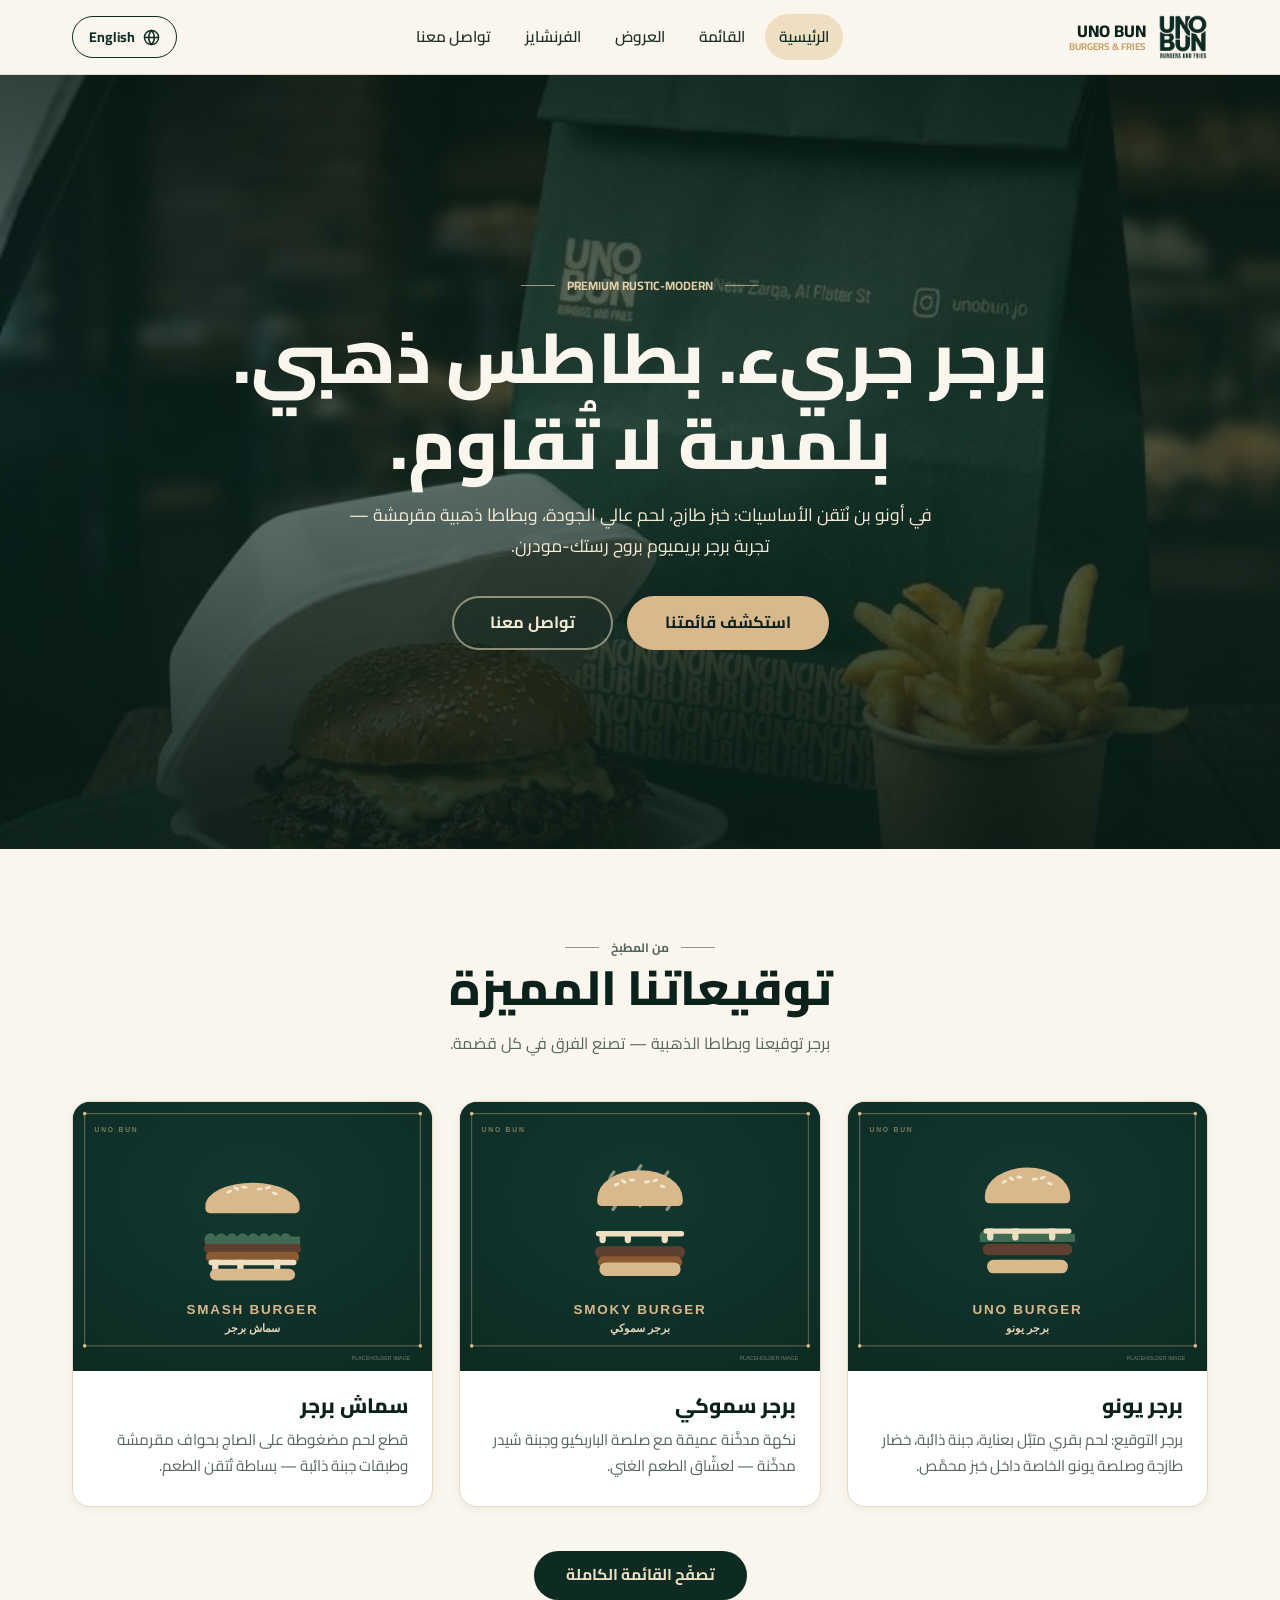
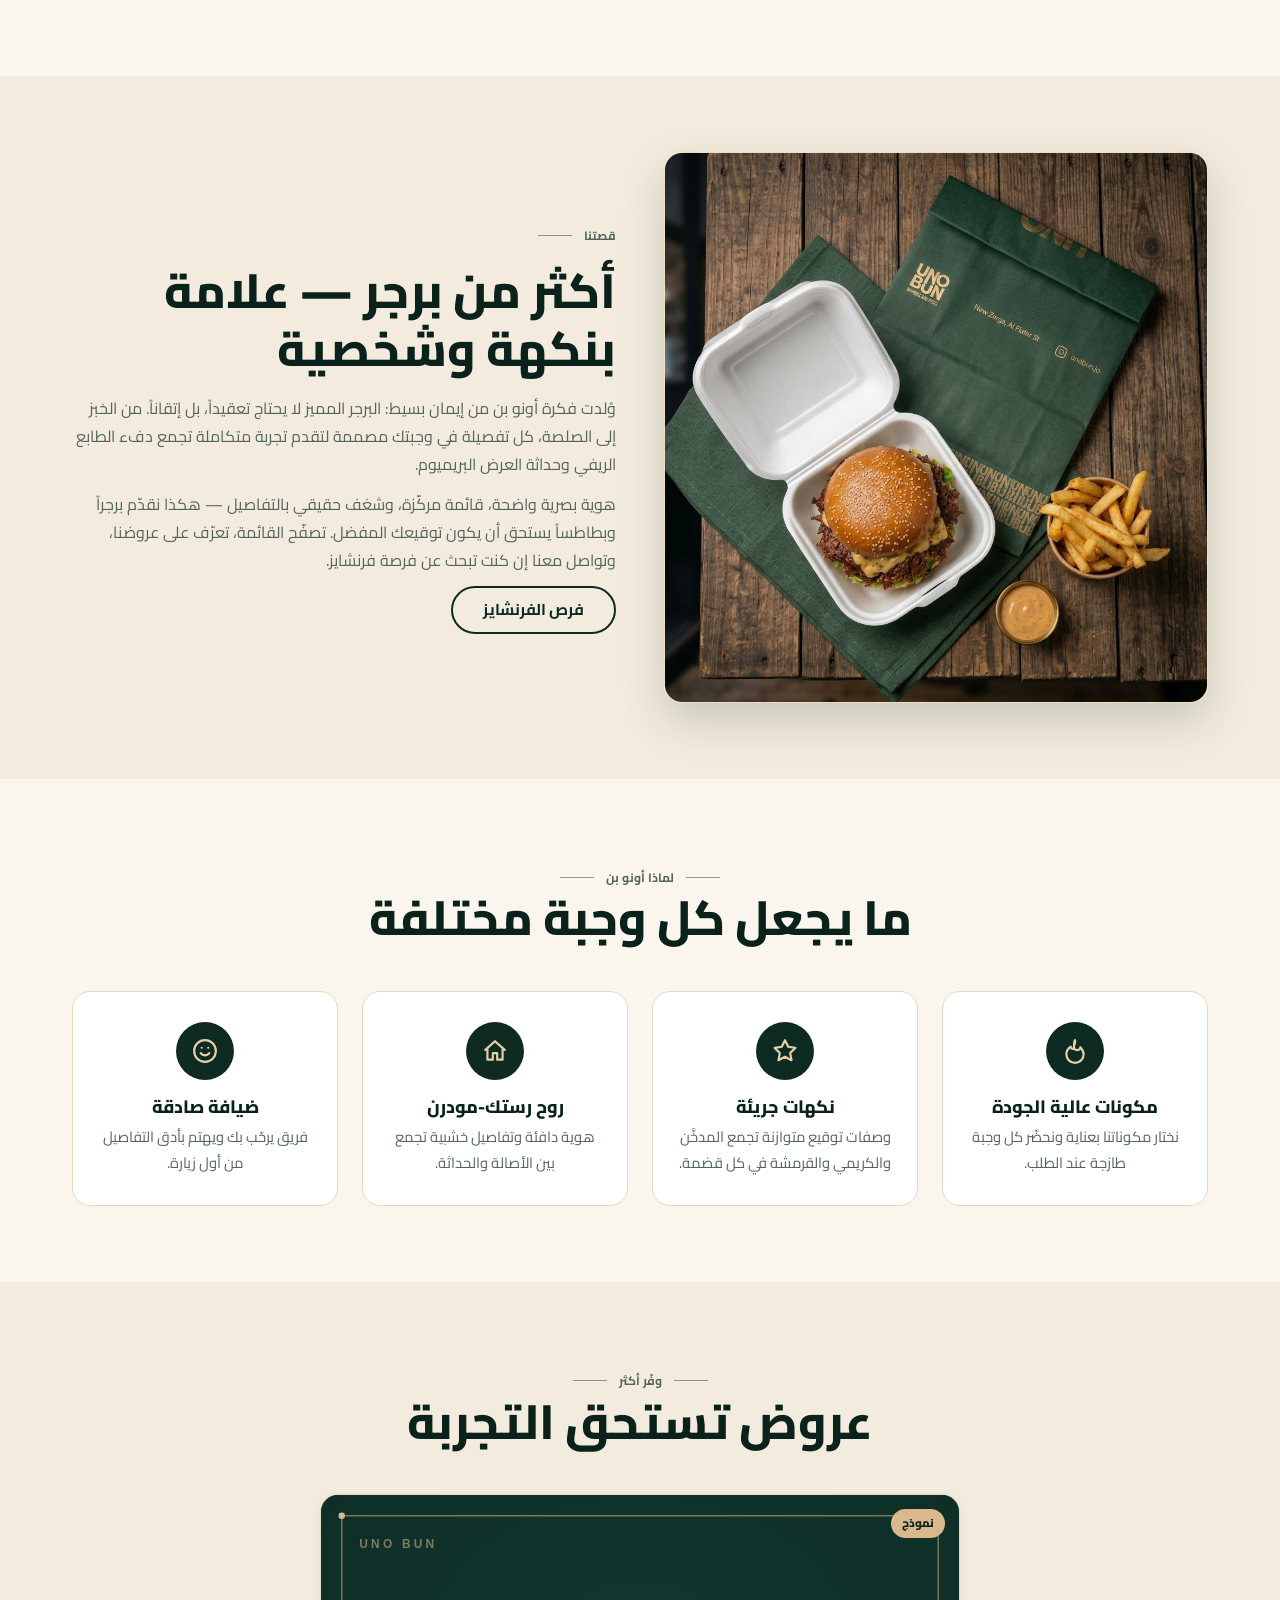
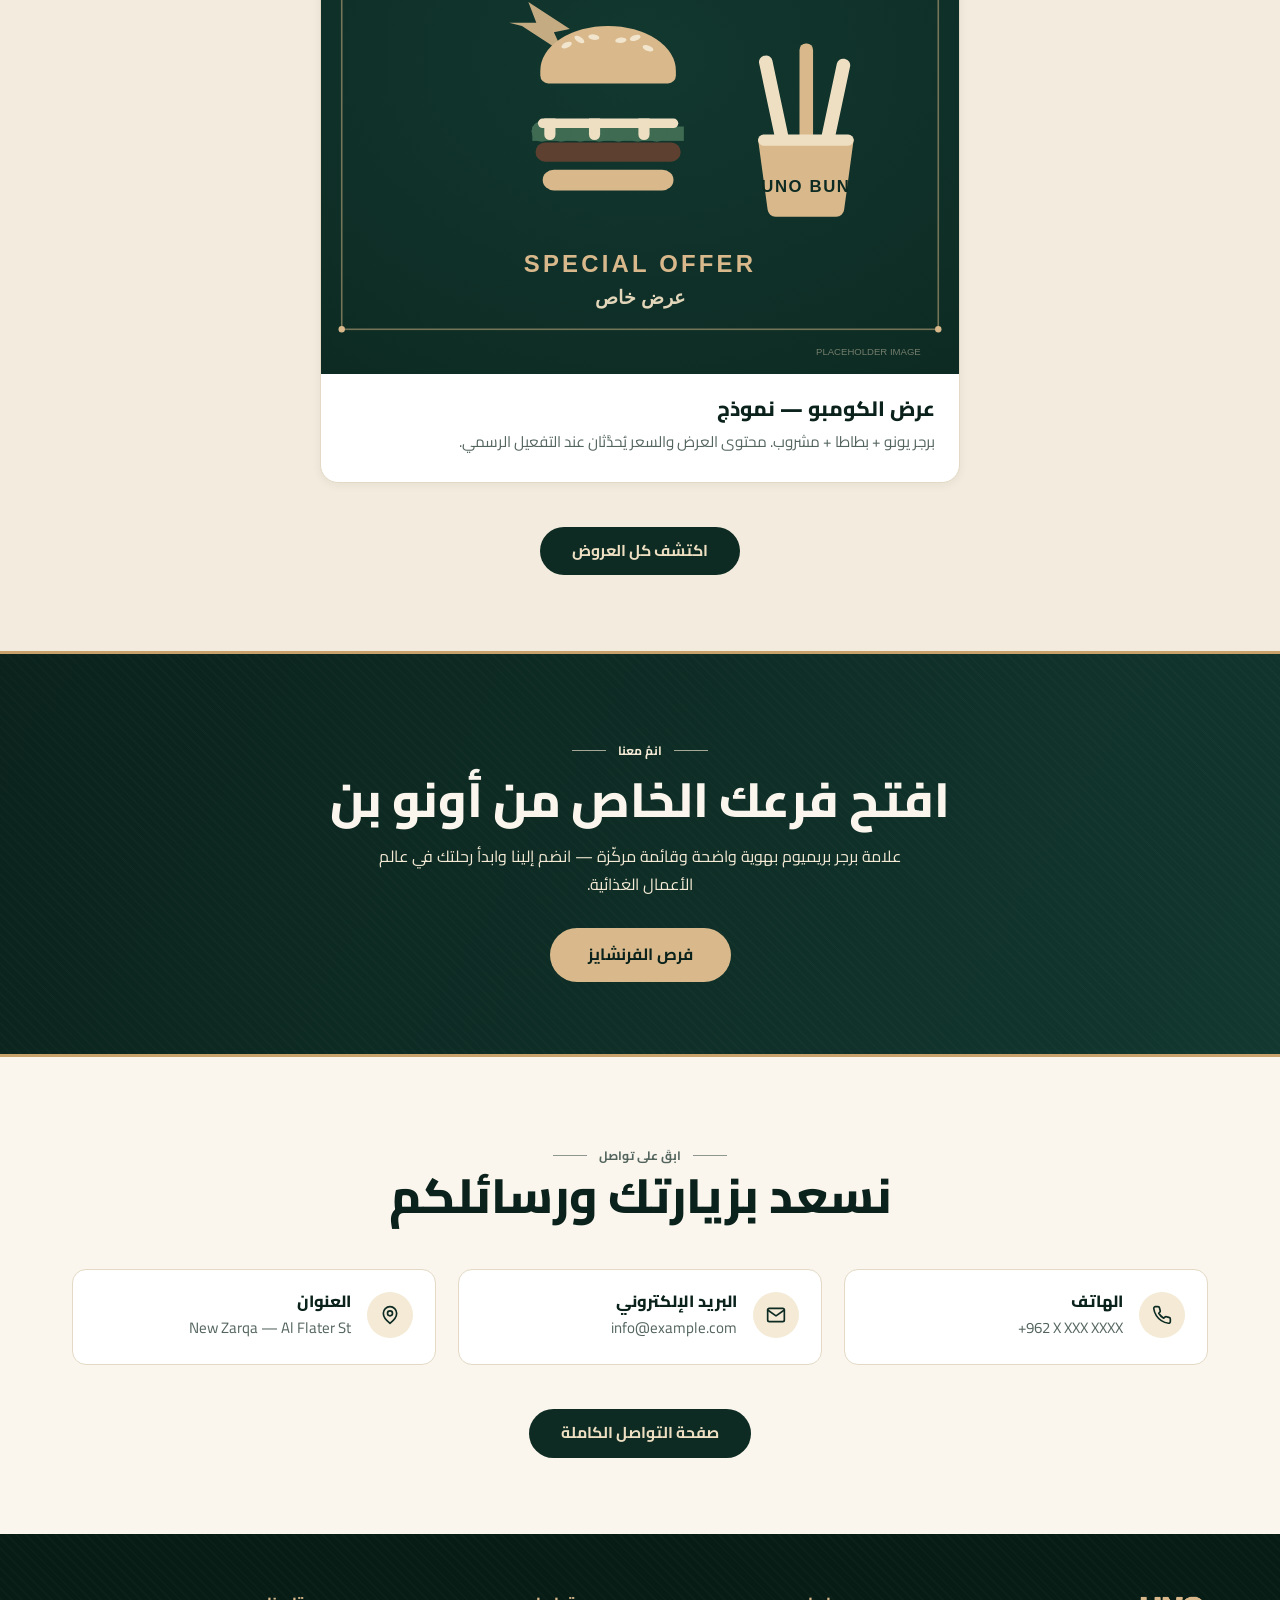
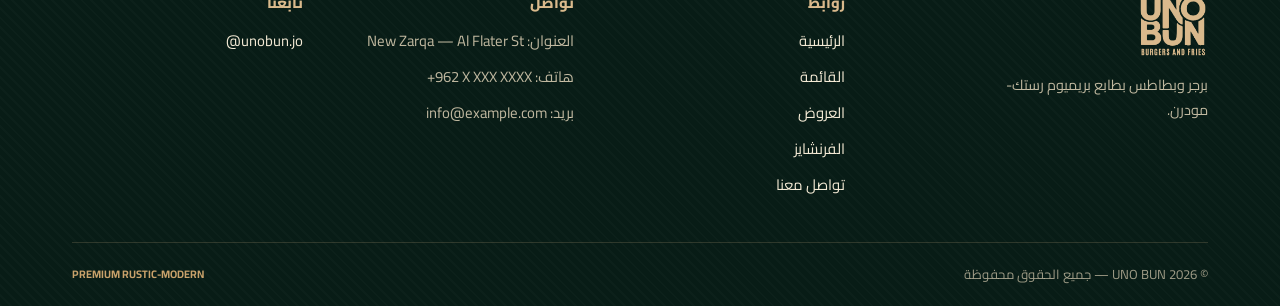
==== commit d706eb6f: "edit fries in arabic" ====
--- a/index.html
+++ b/index.html
@@ -5,9 +5,9 @@
   <meta name="viewport" content="width=device-width, initial-scale=1">
   <script>document.documentElement.classList.add("js");</script>
   <!-- TODO(owner): verify all business details before publishing. See docs/CONTENT-EDITING.md -->
-  <title data-ar="UNO BUN | برجر وفريس بريميوم" data-en="UNO BUN | Premium Burgers &amp; Fries">UNO BUN | برجر وفريس بريميوم</title>
-  <meta name="description" content="أونو بن — برجر وفريس بطابع بريميوم رستك-مودرن. استكشف القائمة والعروض وتواصل معنا."
-        data-ar="أونو بن — برجر وفريس بطابع بريميوم رستك-مودرن. استكشف القائمة والعروض وتواصل معنا."
+  <title data-ar="UNO BUN | برجر وبطاطس بريميوم" data-en="UNO BUN | Premium Burgers &amp; Fries">UNO BUN | برجر وبطاطس بريميوم</title>
+  <meta name="description" content="أونو بن — برجر وبطاطس بطابع بريميوم رستك-مودرن. استكشف القائمة والعروض وتواصل معنا."
+        data-ar="أونو بن — برجر وبطاطس بطابع بريميوم رستك-مودرن. استكشف القائمة والعروض وتواصل معنا."
         data-en="UNO BUN — premium rustic-modern burgers and fries. Explore the menu, our offers and get in touch."
         data-attrs="content">
   <meta name="theme-color" content="#0D2B23">
@@ -16,8 +16,8 @@
   <meta property="og:site_name" content="UNO BUN">
   <meta property="og:locale" content="ar_JO">
   <meta property="og:locale:alternate" content="en_US">
-  <meta property="og:title" content="UNO BUN | برجر وفريس بريميوم">
-  <meta property="og:description" content="أونو بن — برجر وفريس بطابع بريميوم رستك-مودرن. استكشف القائمة والعروض وتواصل معنا.">
+  <meta property="og:title" content="UNO BUN | برجر وبطاطس بريميوم">
+  <meta property="og:description" content="أونو بن — برجر وبطاطس بطابع بريميوم رستك-مودرن. استكشف القائمة والعروض وتواصل معنا.">
   <meta property="og:url" content="https://uno-bun.vortishop.com/">
   <meta property="og:image" content="https://uno-bun.vortishop.com/assets/images/og-image.jpg">
   <meta property="og:image:width" content="1200">
@@ -82,7 +82,7 @@
       <div class="container hero-inner">
         <p class="kicker">Premium Rustic-Modern</p>
         <h1 id="hero-title" class="hero-title">
-          <span class="lang-ar">برجر جريء. فريس ذهبي. بلمسة لا تُقاوم.</span>
+          <span class="lang-ar">برجر جريء. بطاطس ذهبي. بلمسة لا تُقاوم.</span>
           <span class="lang-en">Bold Burgers. Golden Fries. Done Right.</span>
         </h1>
         <p class="hero-sub">
@@ -194,7 +194,7 @@
             <span class="lang-en">UNO BUN began with a simple belief: a great burger needs no complexity — only mastery. From the bun to the sauce, every detail of your meal is designed as one complete experience, blending rustic warmth with a premium, modern finish.</span>
           </p>
           <p>
-            <span class="lang-ar">هوية بصرية واضحة، قائمة مركّزة، وشغف حقيقي بالتفاصيل — هكذا نقدّم برجراً وفريساً يستحق أن يكون توقيعك المفضل. تصفّح القائمة، تعرّف على عروضنا، وتواصل معنا إن كنت تبحث عن فرصة فرنشايز.</span>
+            <span class="lang-ar">هوية بصرية واضحة، قائمة مركّزة، وشغف حقيقي بالتفاصيل — هكذا نقدّم برجراً وبطاطساً يستحق أن يكون توقيعك المفضل. تصفّح القائمة، تعرّف على عروضنا، وتواصل معنا إن كنت تبحث عن فرصة فرنشايز.</span>
             <span class="lang-en">A clear visual identity, a focused menu and a genuine passion for detail — that is how we serve burgers and fries worth calling your favorite. Browse the menu, discover our offers, or reach out about franchise opportunities.</span>
           </p>
           <p class="mt-3">
@@ -376,7 +376,7 @@
         <div class="footer-brand">
           <img src="assets/images/logo-sand.png" alt="شعار أونو بن | UNO BUN logo" width="70" height="64" loading="lazy">
           <p>
-            <span class="lang-ar">برجر وفريس بطابع بريميوم رستك-مودرن.</span>
+            <span class="lang-ar">برجر وبطاطس بطابع بريميوم رستك-مودرن.</span>
             <span class="lang-en">Premium rustic-modern burgers &amp; fries.</span>
           </p>
         </div>
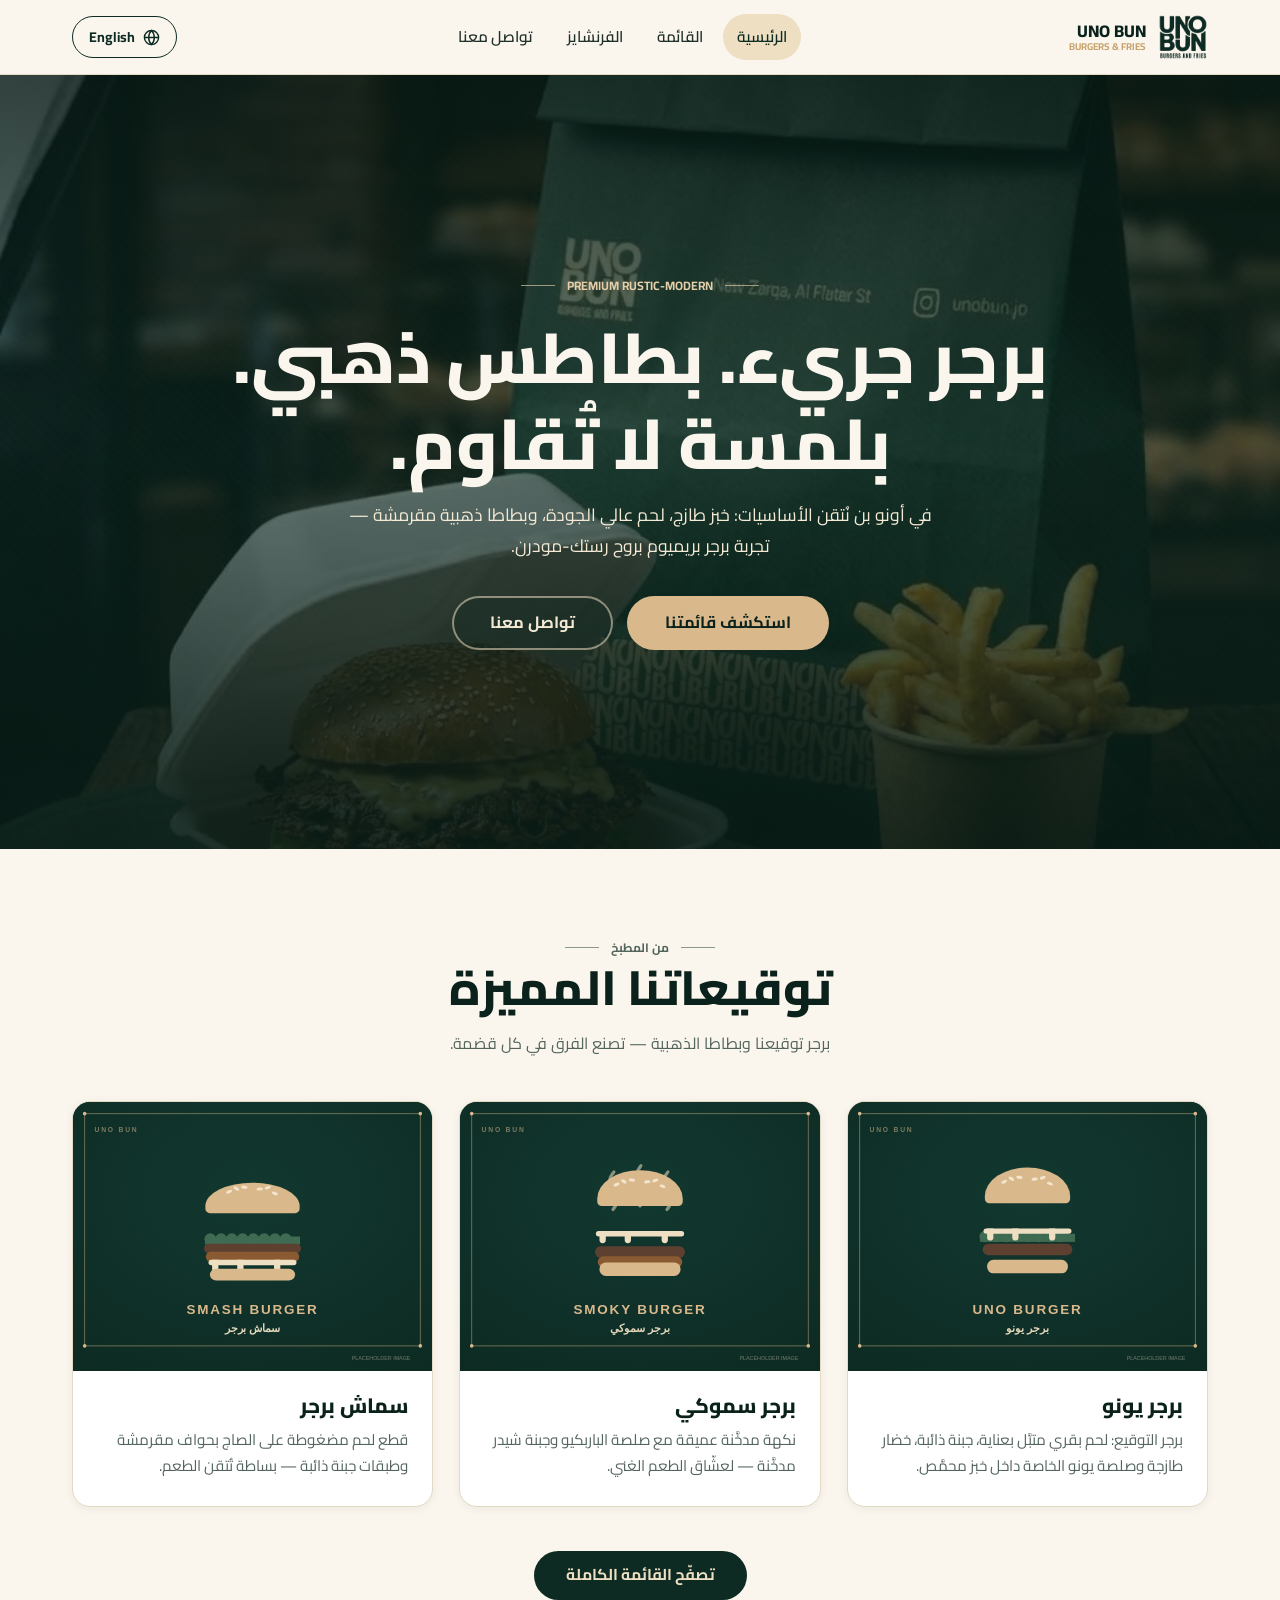
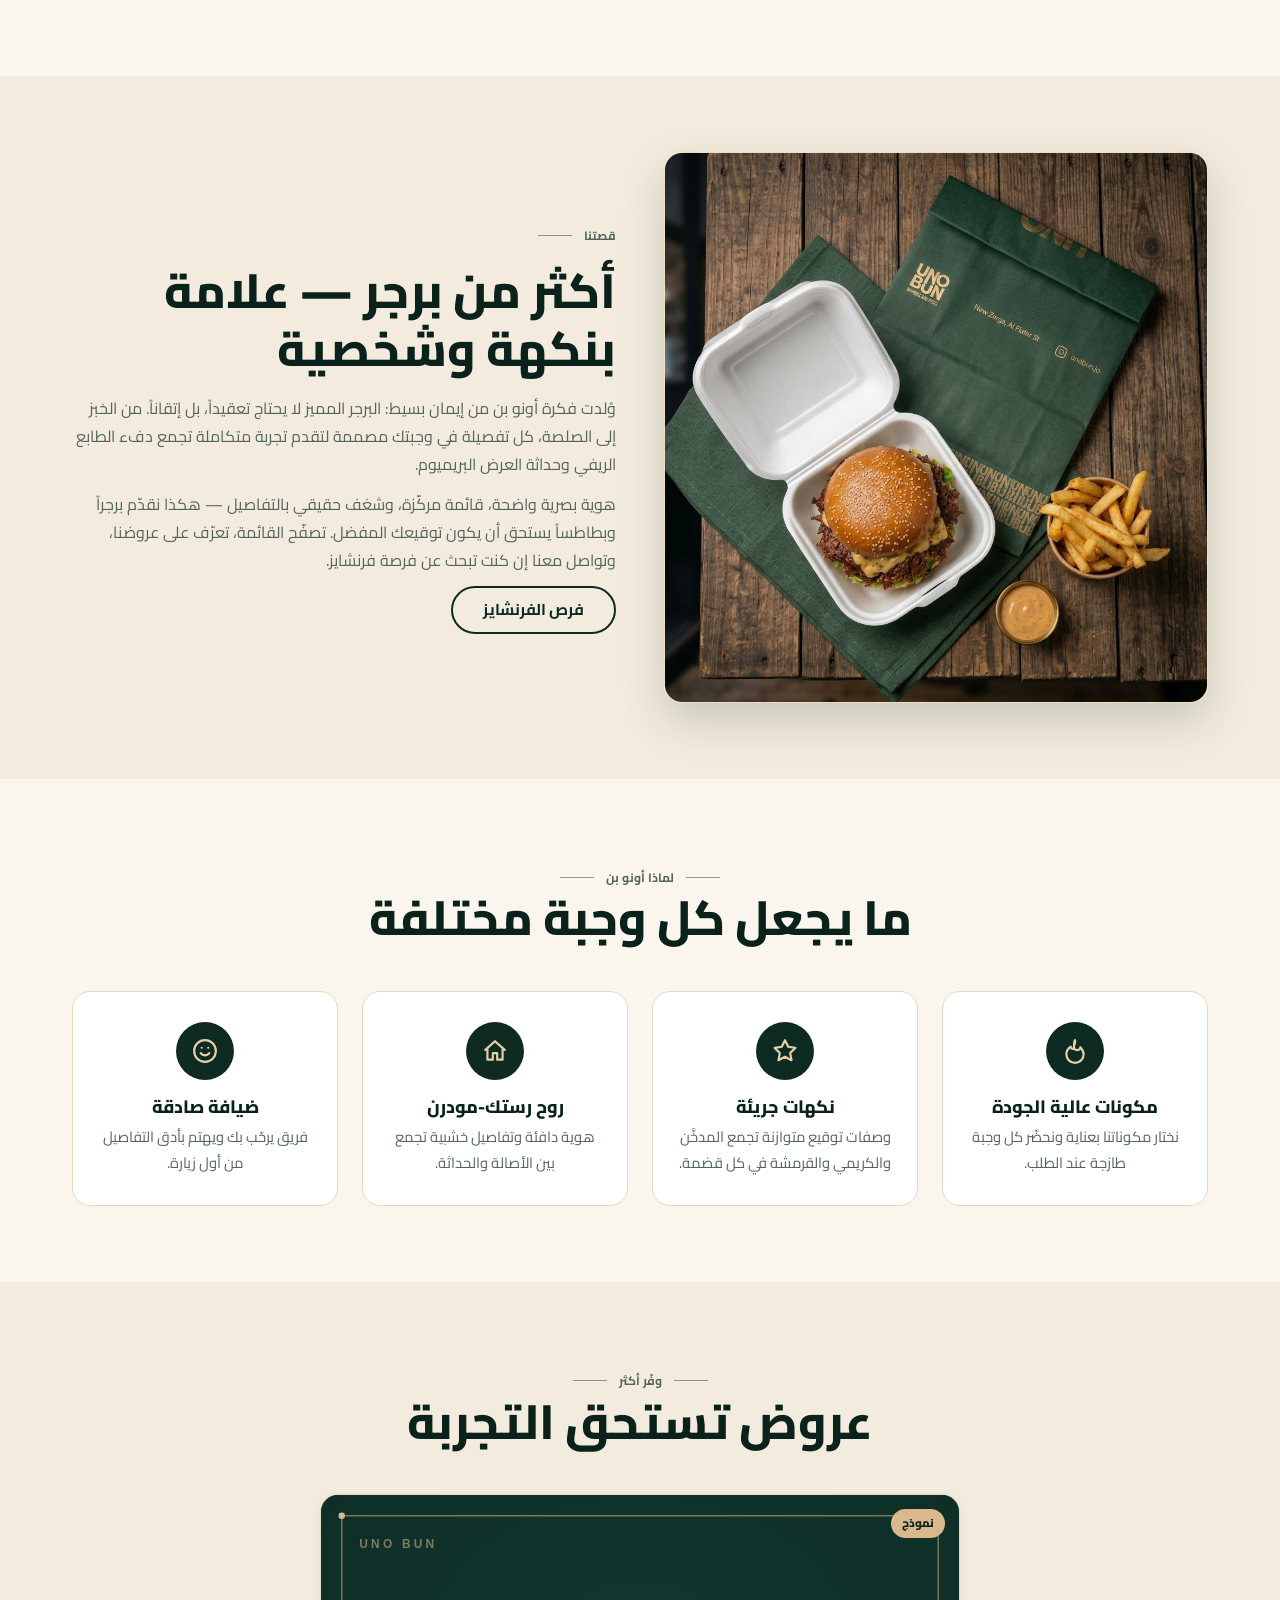
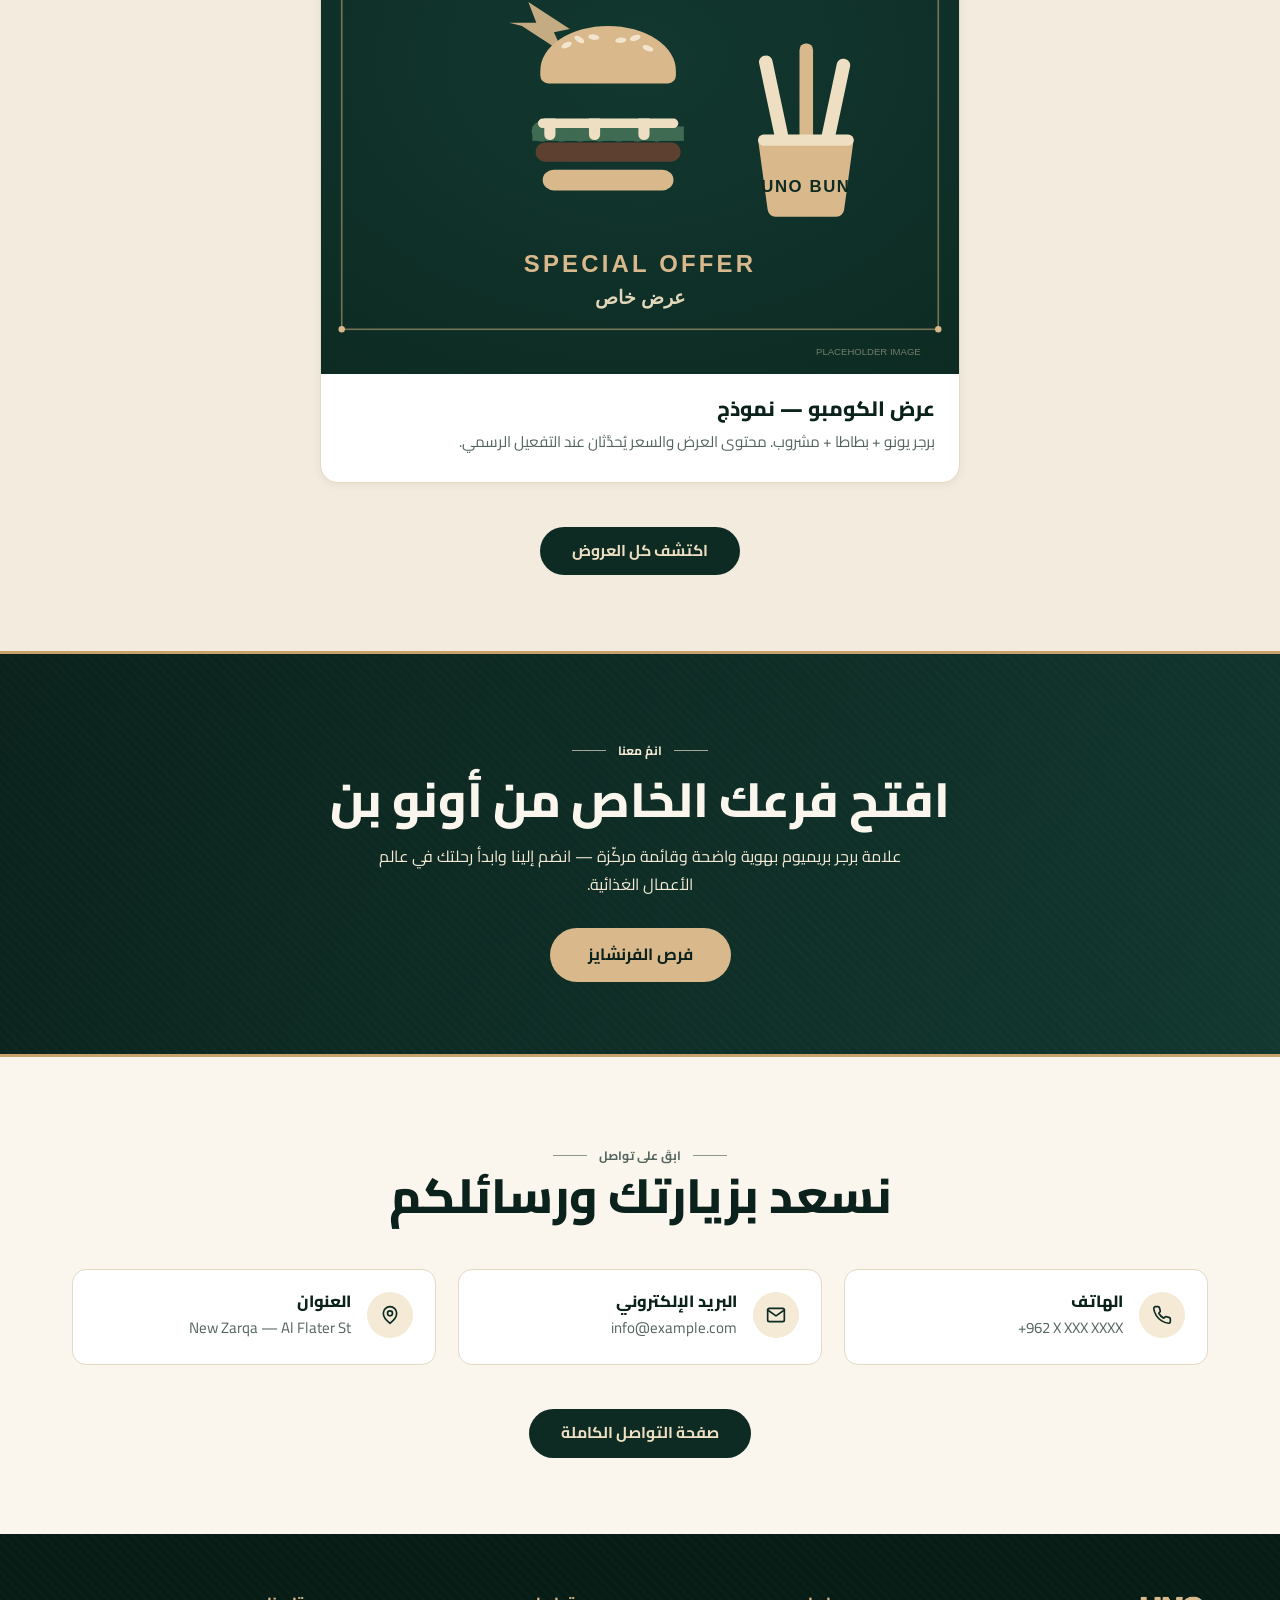
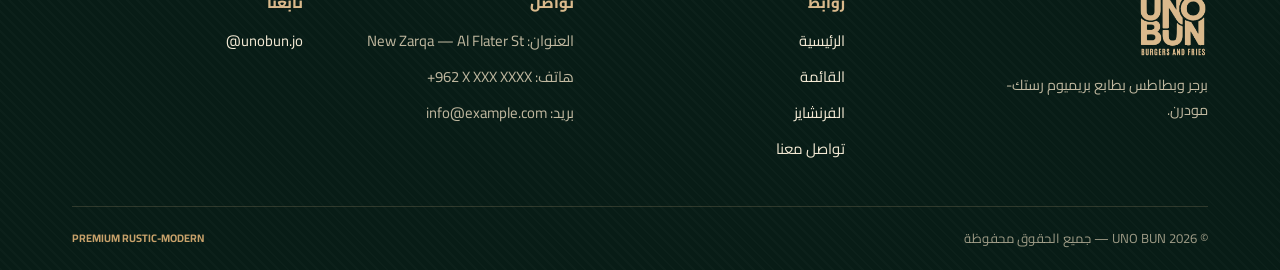
==== commit abbafa44: "delete url for offers page" ====
--- a/index.html
+++ b/index.html
@@ -51,7 +51,7 @@
         <ul>
           <li><a href="index.html" aria-current="page"><span class="lang-ar">الرئيسية</span><span class="lang-en">Home</span></a></li>
           <li><a href="menu.html"><span class="lang-ar">القائمة</span><span class="lang-en">Menu</span></a></li>
-          <li><a href="offers.html"><span class="lang-ar">العروض</span><span class="lang-en">Offers</span></a></li>
+          
           <li><a href="franchise.html"><span class="lang-ar">الفرنشايز</span><span class="lang-en">Franchise</span></a></li>
           <li><a href="contact.html"><span class="lang-ar">تواصل معنا</span><span class="lang-en">Contact</span></a></li>
         </ul>
@@ -385,7 +385,7 @@
           <ul>
             <li><a href="index.html"><span class="lang-ar">الرئيسية</span><span class="lang-en">Home</span></a></li>
             <li><a href="menu.html"><span class="lang-ar">القائمة</span><span class="lang-en">Menu</span></a></li>
-            <li><a href="offers.html"><span class="lang-ar">العروض</span><span class="lang-en">Offers</span></a></li>
+            
             <li><a href="franchise.html"><span class="lang-ar">الفرنشايز</span><span class="lang-en">Franchise</span></a></li>
             <li><a href="contact.html"><span class="lang-ar">تواصل معنا</span><span class="lang-en">Contact</span></a></li>
           </ul>
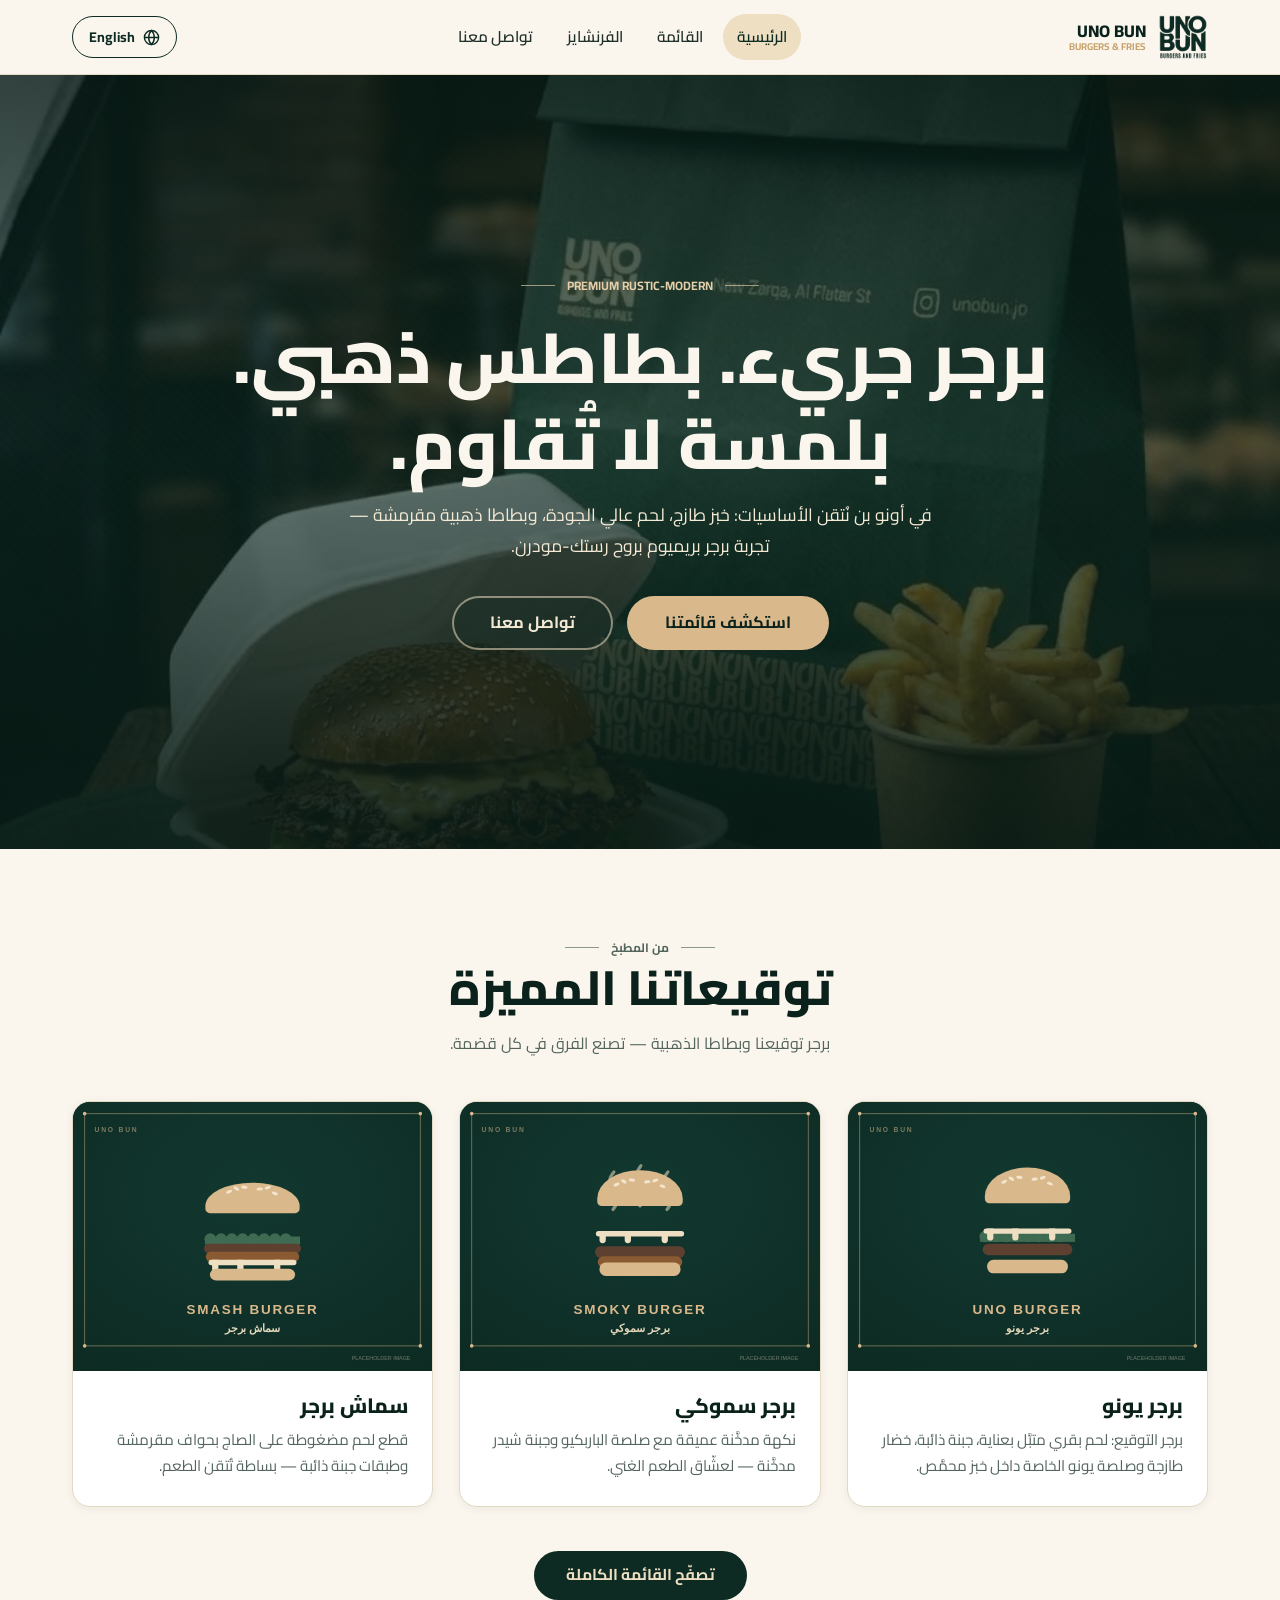
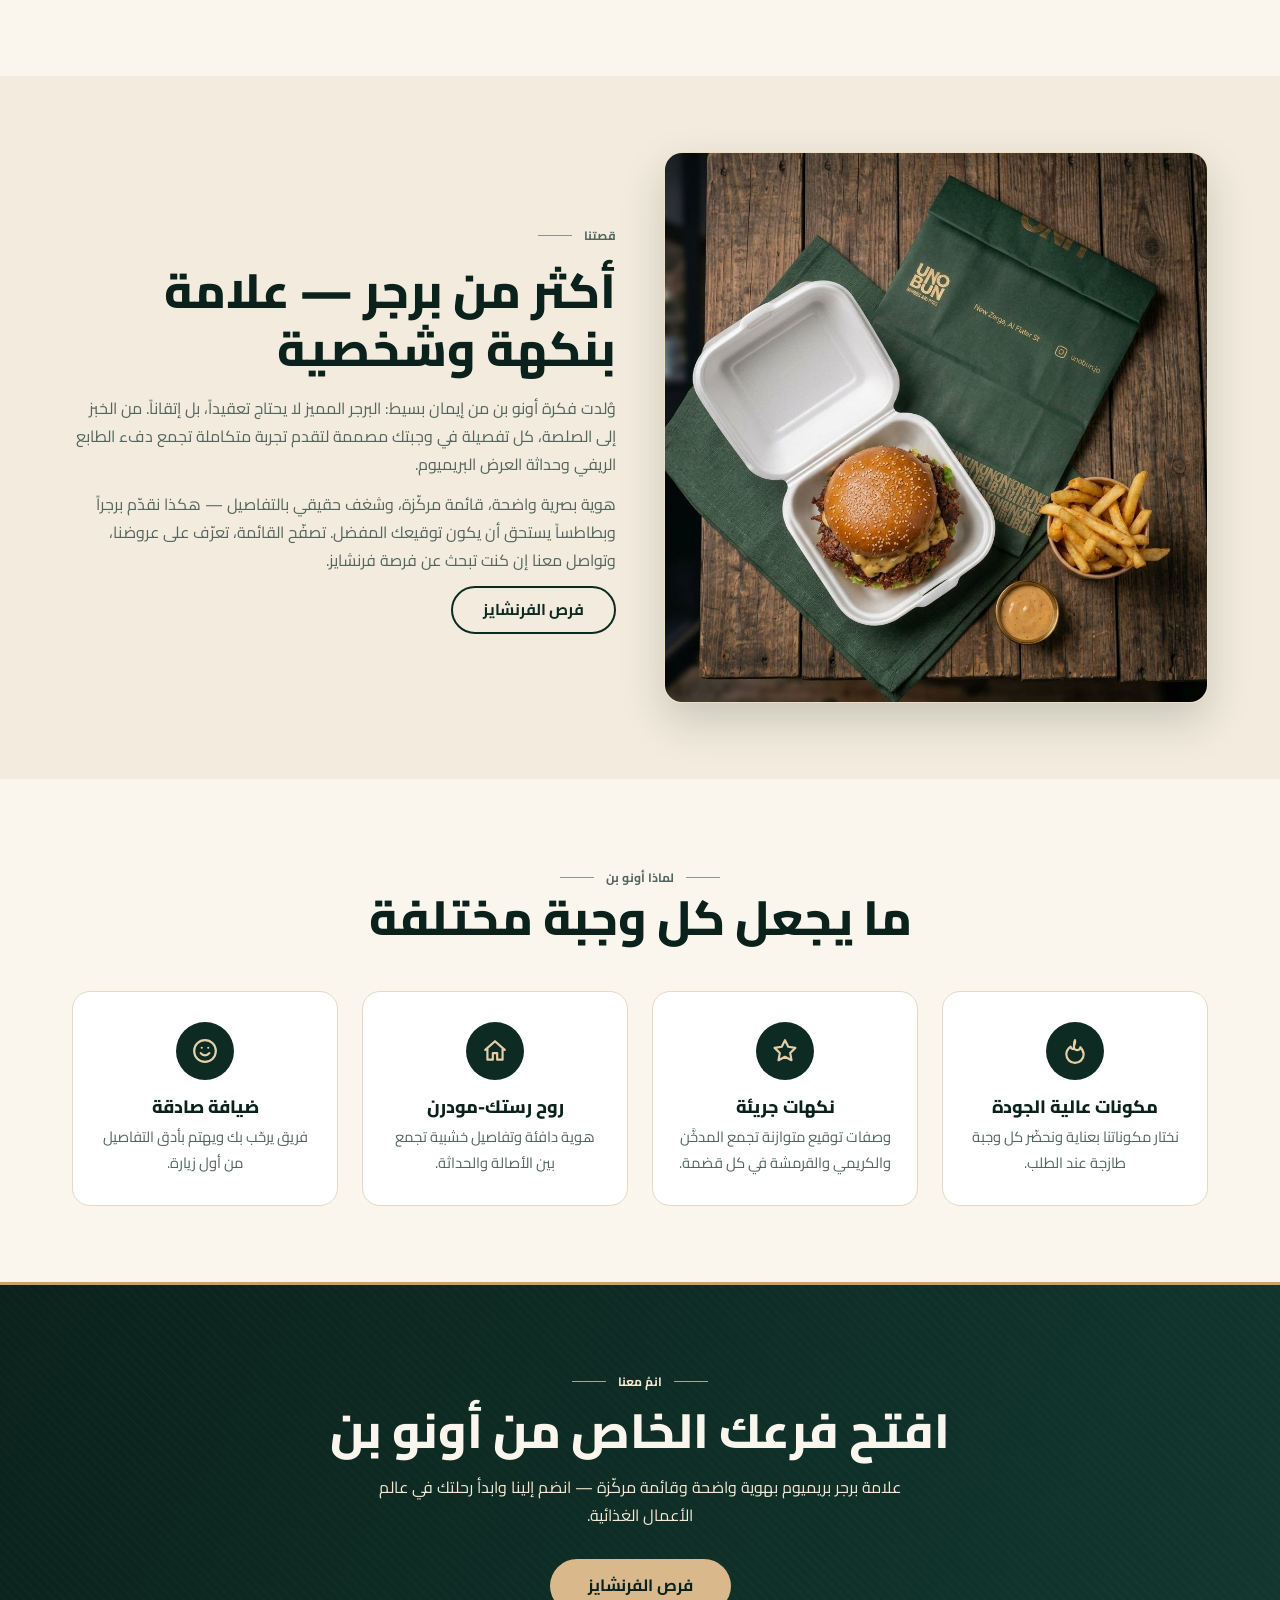
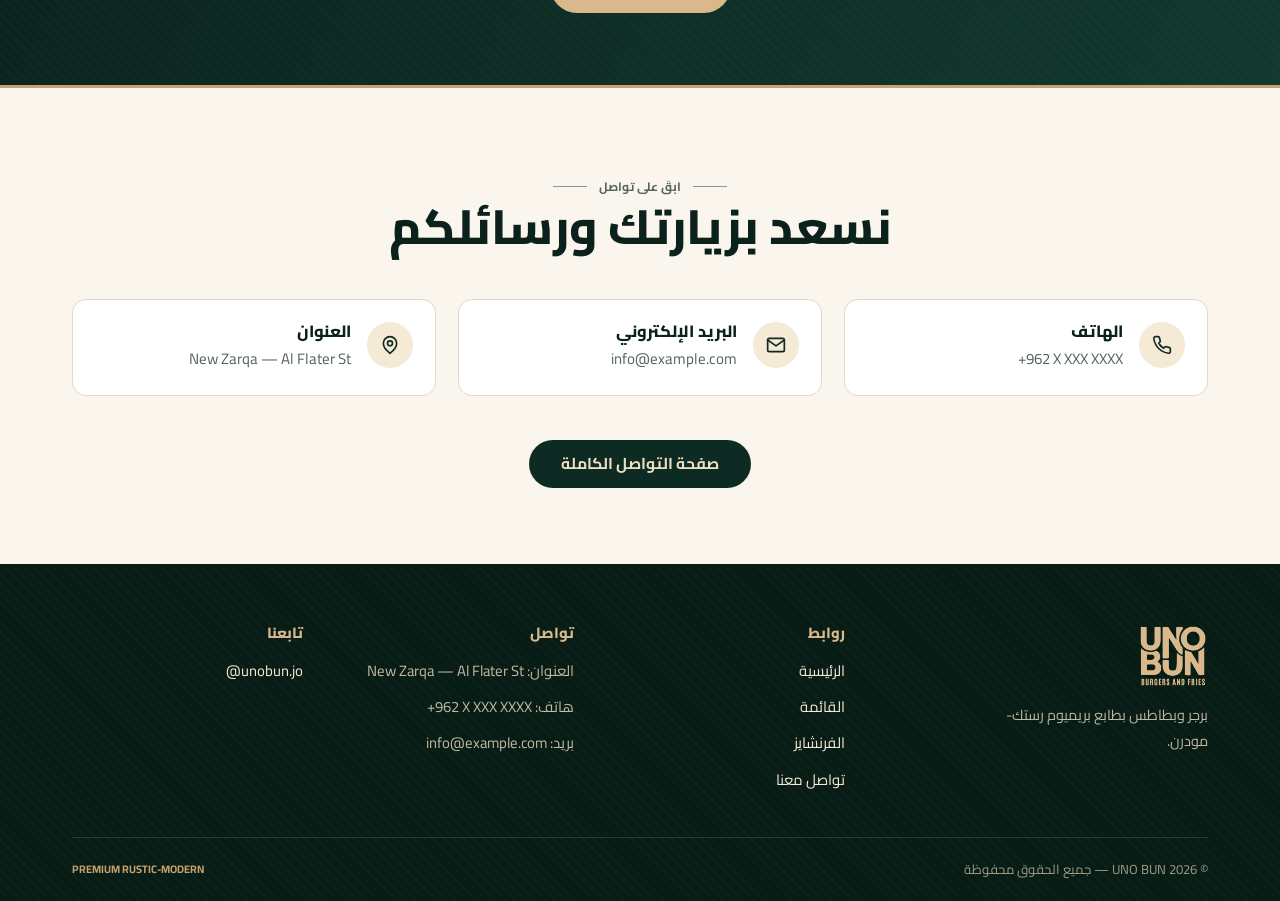
==== commit 02e7dd45: "update index and remove offers section" ====
--- a/index.html
+++ b/index.html
@@ -263,7 +263,7 @@
     <!-- ============================================ FEATURED OFFER -->
     <!-- SAMPLE CONTENT — replace with real, approved promotions before
          publishing. See docs/CONTENT-EDITING.md -->
-    <section class="section section-alt" aria-labelledby="offers-teaser-title">
+    <!-- <section class="section section-alt" aria-labelledby="offers-teaser-title">
       <div class="container">
         <div class="section-head reveal">
           <p class="kicker"><span class="lang-ar">وفّر أكثر</span><span class="lang-en">Save More</span></p>
@@ -293,7 +293,7 @@
           </a>
         </p>
       </div>
-    </section>
+    </section> -->
 
     <!-- ============================================== FRANCHISE CTA -->
     <section class="cta-band" aria-labelledby="franchise-cta-title">
